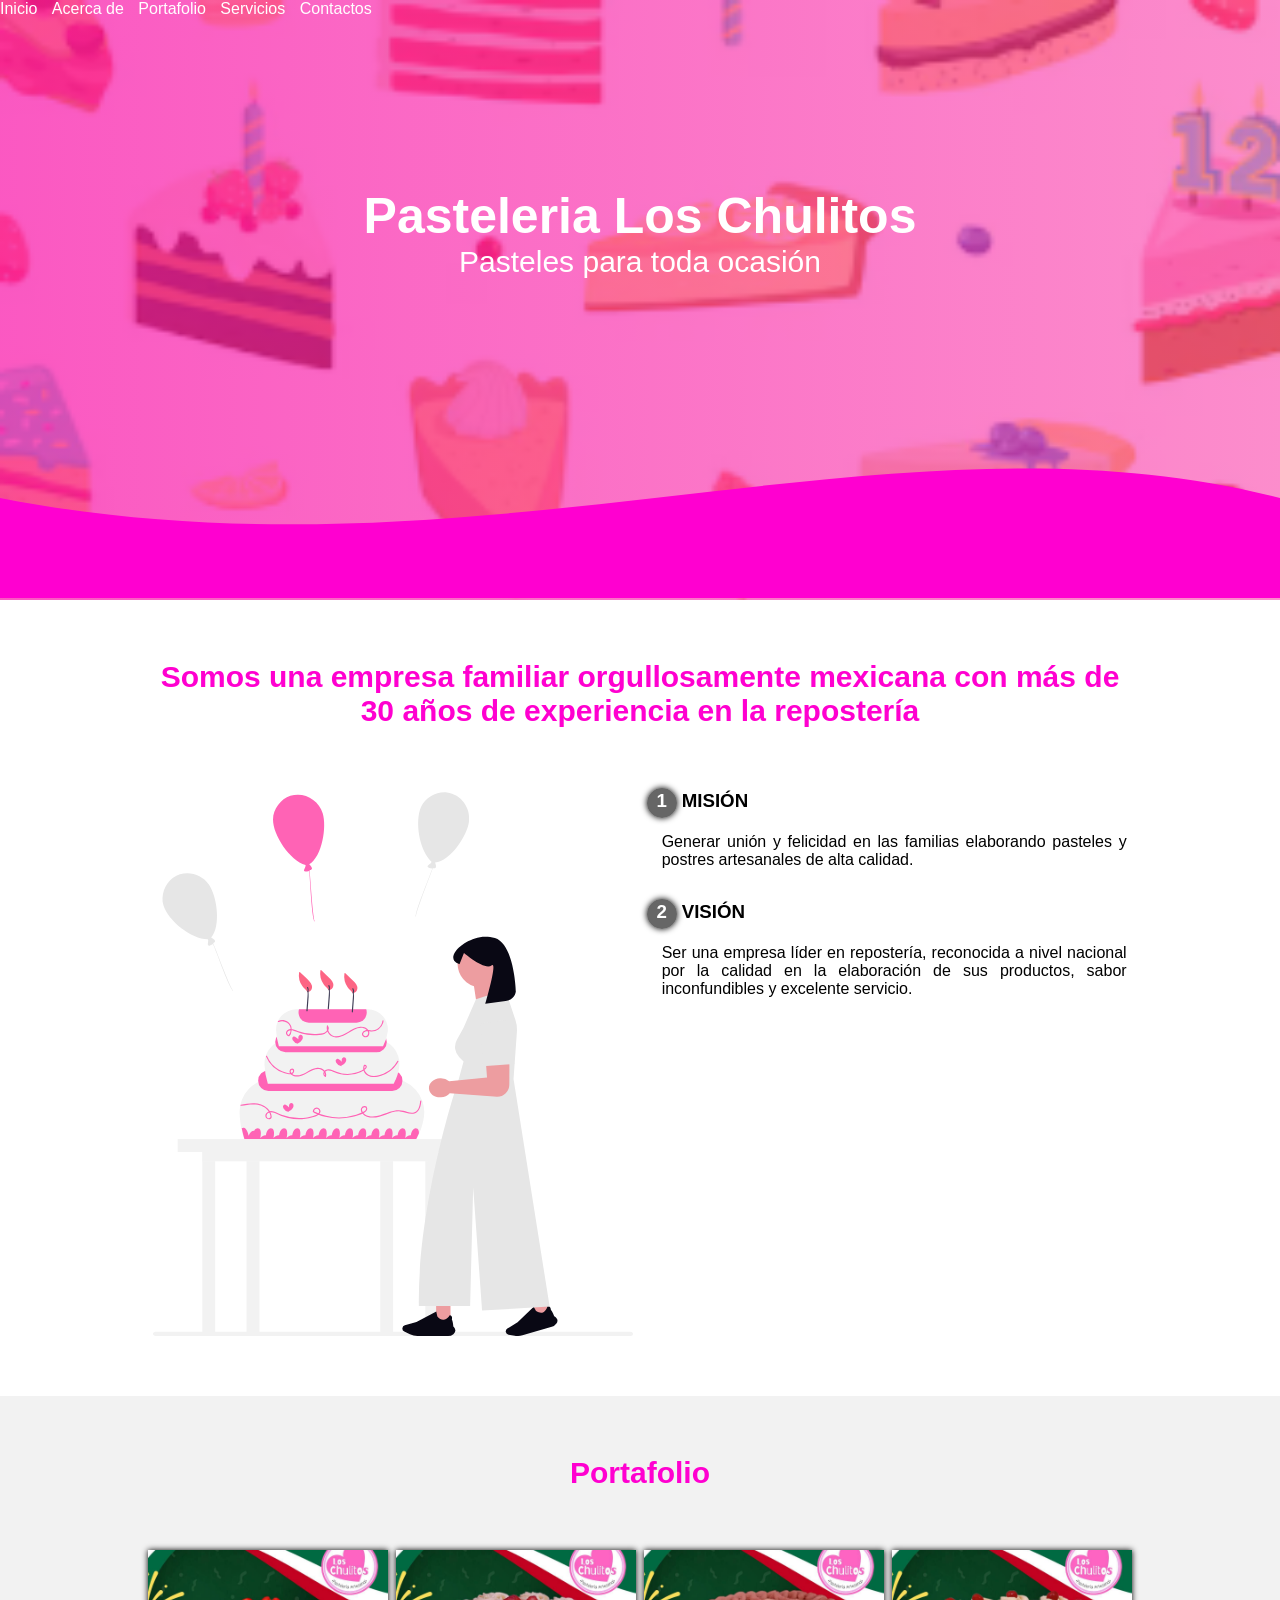
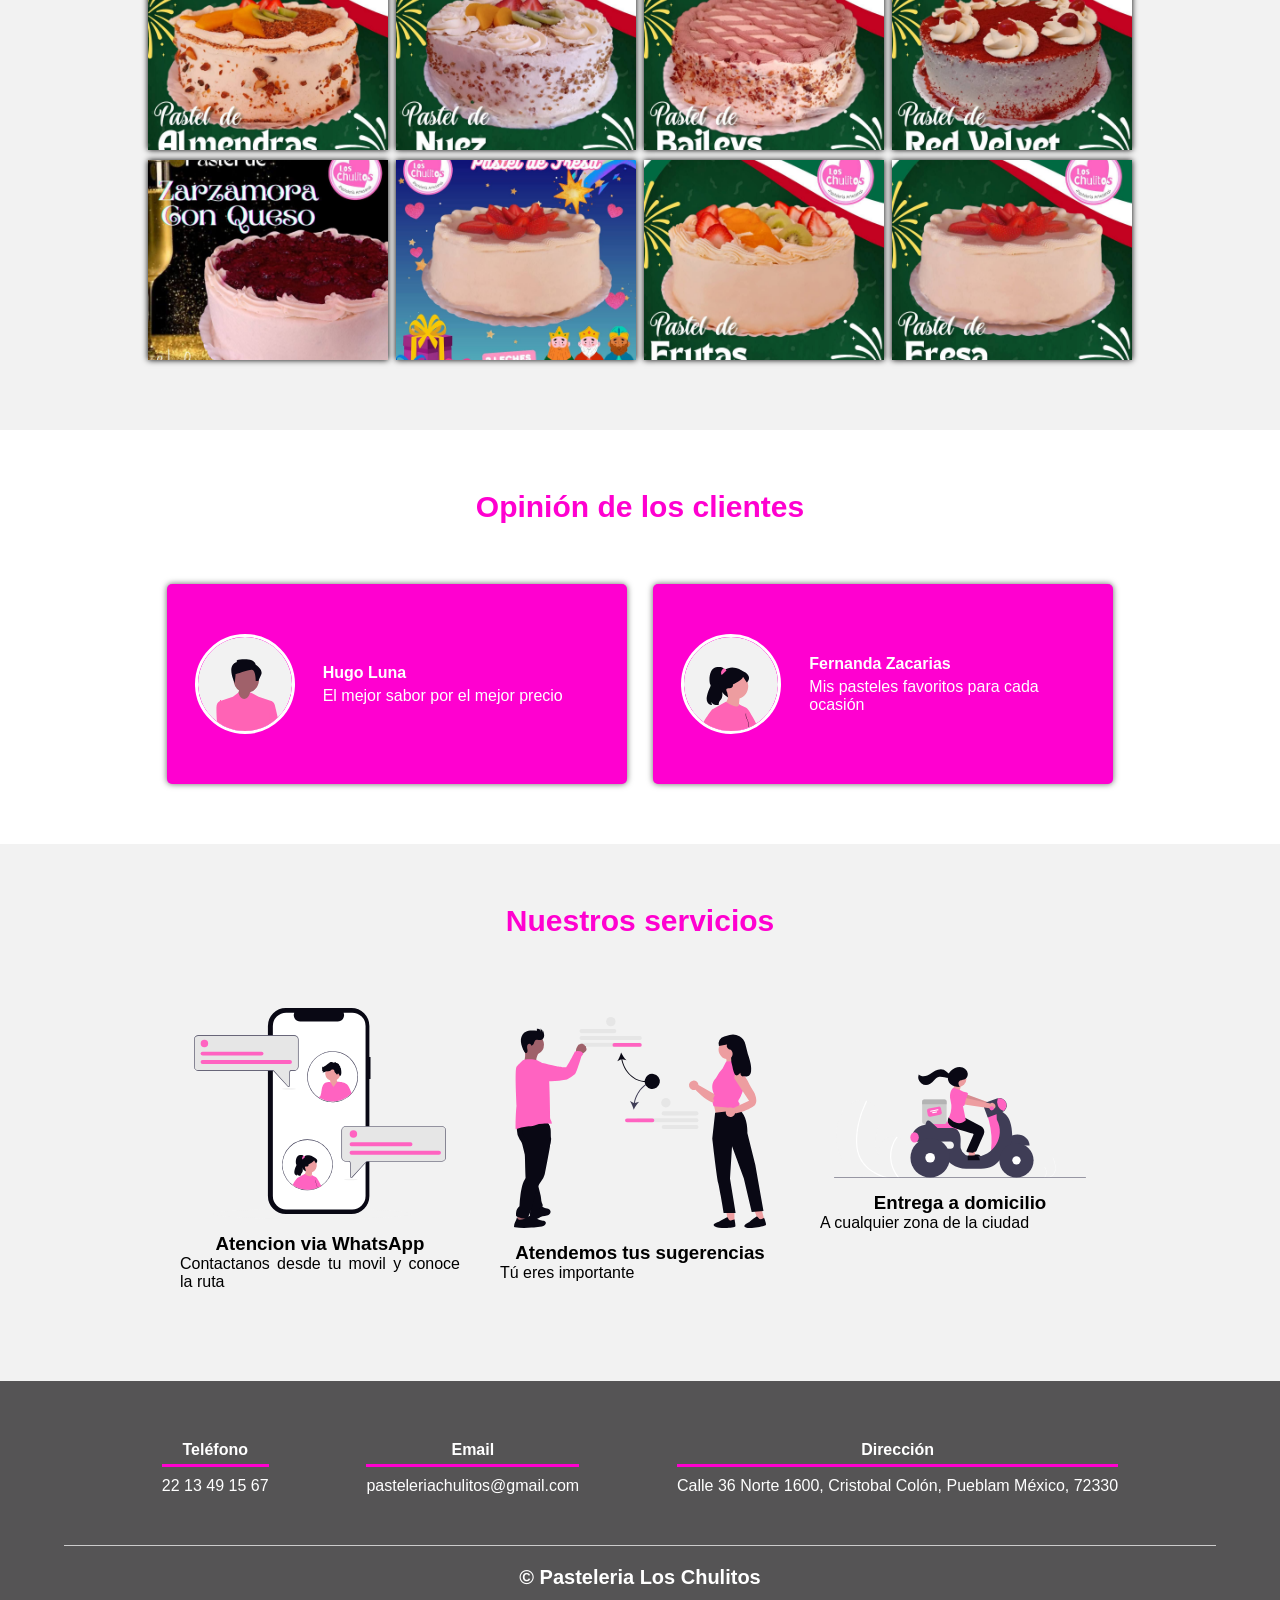
==== index.html @ b5ae57cb "Add website files (1/1)" ====
<!DOCTYPE html>
<html lang="es">
<head>
<meta charset="utf-8">
<meta name="viewport" content="width=device-width, user-scalable=no,
initial-scale=1,maximum-scale=1, minimum-scale=1">
<meta content="Nombre del Autor" name="Stephany Arias">
<meta content="Descripcion de los productos o servicios que ofree sus
empresa o negocio" name="description">
<meta content="pasteles, familiares, individuales, gourmet, gelatinas, pays, panaderia, pasteles para eventos" name="keywords">
<title>Los Chulitos</title>
<link rel="shortcut icon" href="img/pastel.png" type="image/x-icon">
<link rel="stylesheet" href="css/estilo1.css">

</head>
<!-- - Por el momento la página web tendrá header y nav - - -->
<body>
<header>
<nav>
<a href="#">Inicio</a>
<a href="#Acerca">Acerca de</a>
<a href="#porta">Portafolio</a>
<a href="#servicios">Servicios</a>
<a href="#contacto">Contactos</a>
</nav>
<section class="textos-header">
<h1>Pasteleria Los Chulitos</h1>
<h2>Pasteles para toda ocasión</h2>
</section>
<!-- Generated by https://smooth.ie/blogs/news/svg-wavey-transitions-between-sections -->
<div style="height: 150px; overflow: hidden;" >
<svg viewBox="0 0 500 150" preserveAspectRatio="none" style="height: 100%; width: 100%;">
<path d="M0.00,49.98 C187.63,143.59 349.20,-49.98 500.00,49.98 L500.00,150.00 L0.00,150.00 Z" style="stroke: none; fill: rgb(255, 0, 208);">  
</path></svg></div>
</header>

<main>

<section id= "Acerca" class="contenedor sobre-nosotros">
<h2 class="titulo">Somos una empresa familiar orgullosamente mexicana con más de 30 años de experiencia en la repostería</h2>
<div class="contenedor-sobre-nosotros">
<img class="imagen-acercade" src="img/undraw_birthday-cake_6ptm.svg" alt="">
<div class="contenido-textos">
<h3><span>1 </span>MISIÓN</h3>
<p>Generar unión y felicidad en las familias elaborando pasteles y postres artesanales de alta calidad.</p>
<h3><span>2 </span>VISIÓN</h3>
<p>Ser una empresa líder en repostería, reconocida a nivel nacional por la calidad en la elaboración de sus productos, sabor inconfundibles y excelente servicio.</p>
</div>
</div>
</section>


<section id="porta" class="portafolio">

<div class="contenedor">
<h2 class="titulo">Portafolio</h2>
<div class="galeria-port">
<div class="imagen-port">
<img src="img/pastel1.jpeg" alt="">
<div class="hover-galeria">
</div>
</div>

<div class="imagen-port">
    <img src="img/pastel2.jpeg" alt="">
    <div class="hover-galeria">
    </div>
</div>

<div class="imagen-port">
    <img src="img/pastel3.jpeg" alt="">
    <div class="hover-galeria">
    </div>
</div>

<div class="imagen-port">
    <img src="img/pastel4.jpeg" alt="">
    <div class="hover-galeria">
    </div>
</div>

<div class="imagen-port">
    <img src="img/pastel5.jpeg" alt="">
    <div class="hover-galeria">
    </div>
</div>

<div class="imagen-port">
    <img src="img/pastel6.jpeg" alt="">
    <div class="hover-galeria">
    </div>
</div>

<div class="imagen-port">
    <img src="img/pastel7.jpeg" alt="">
    <div class="hover-galeria">
    </div>
</div>

<div class="imagen-port">
    <img src="img/pastel8.jpeg" alt="">
    <div class="hover-galeria">
    </div>
</div>
</section>
</main>

<section class="clientes contenedor">
    <h2 class="titulo">Opinión de los clientes</h2>
    <div class="cards">
        <div class="card">
            <img src="img/undraw_young-man-avatar_wgbd.svg" alt="">
            <div class="contenido-texto-card">
                <h4>Hugo Luna</h4>
                <p>El mejor sabor por el mejor precio</p>
            </div>
        </div>
        <div class="card">
            <img src="img/undraw_a-woman-avatar_ifsl.svg" alt="">
            <div class="contenido-texto-card">
                <h4>Fernanda Zacarias</h4>
                <p>Mis pasteles favoritos para cada ocasión</p>
            </div>
        </div>
    </div>
</section>

<section id="servicios" class="acerca-servicios">
<div class="contenedor">
<h2 class="titulo">Nuestros servicios</h2>
<div class="servicio-cont">
<div class="servicio-ind">
<img src="img/undraw_chatting_29rn.svg" alt="">
<h3>Atencion via WhatsApp</h3>
<p>Contactanos desde tu movil y conoce la ruta</p>
</div>
<div class="servicio-ind">
<img src="img/undraw_solution-mindset_5xp7.svg" alt="">
<h3>Atendemos tus sugerencias</h3>
<p>Tú eres importante</p>
</div>
<div class="servicio-ind">
<img src="img/undraw_on-the-way_zwi3.svg" alt="">
<h3>Entrega a domicilio</h3>
<p>A cualquier zona de la ciudad</p>
</div>
</section>

<footer id="contacto">
<div class="contenedor-footer">
<div class="content-foo">
<h4>Teléfono</h4>
<p>22 13 49 15 67</p>
</div>
<div class="content-foo">
<h4>Email</h4>
<p>pasteleriachulitos@gmail.com</p>
</div>
<div class="content-foo">
<h4>Dirección</h4>
<p>Calle 36 Norte 1600, Cristobal Colón, Pueblam México, 72330</p>
</div>
</div>
<h2 class="titulo-final">&copy Pasteleria Los Chulitos</h2>
</div>
</footer>

</body>
</html>
---- css/estilo1.css ----
*{
    margin: 0;
    padding: 0;
    box-sizing: border-box; /* auto ajusta el contenido de las cajas */
}

body{
    font-family: 'Open Sans', sans-serif;
}

.contenedor{
    padding: 60px 0; /* espacio entre secciones arriba y debajo de 60 y a los lados */
    width: 90%; /*ancho*/
    max-width: 1000px;/*ancho máximo*/
    margin: auto;/*centrar todo*/
    overflow: hidden; /* si hay algo que se salga de las secciones que los esconda */
}

.titulo{
    color: rgb(255, 0, 208);
    font-size: 30px;
    text-align: center;
    margin-bottom: 60px;
}

/*header*/
header {
    width: 100%;
    height: 600px;
    background: rgb(255, 0, 208);
    background: -webkit-linear-gradient(to right, #bf0a9b, #fc3592); /* Chrome 10-25, Safari 5.1-6 */
    background: linear-gradient(to right, hsla(321, 95%, 50%, 0.671),
                hsla(326, 95%, 50%, 0.459)), url(../img/fondo.png);
    background-attachment: fixed; /*posición de la imagen es fija*/
    background-size: cover;       /*tamaño de la imagen que se escala*/
    position: relative;
}

/AREA DE NAVEGACION/
nav {
    text-align: right;
    padding: 30px 50px 0 0;
}

nav > a {
    color: #fff;
    font-weight: 300;
    text-decoration: none;
    margin-right: 10px;
}

nav > a:hover {
    text-decoration: underline;
}

/*TEXTOS DEL AREA DEL HEADER*/
header .textos-header{
    display:flex;
    height: 430px;
    width: 100%;
    align-items: center;
    justify-content: center;
    flex-direction: column;
    text-align:center;
}
.textos-header h1{
    font-size: 50px;
    color: #fff;
}
.textos-header h2{
    font-size: 30px;
    font-weight: 300;
    color:#fff;
}
.wave{
    position: absolute;
    bottom: 0;
    width: 100%;
}

/*acerca de */
.contenedor-sobre-nosotros{
    display: flex;
    justify-content: space-evenly;
}

.imagen-acercade{
    width: 48%;
}

.sobre-nosotros .contenido-textos{
    width: 48%;
}
.contenido-textos h3{
    margin-bottom: 15px;
}
.contenido-textos h3 span{
    background:  rgba(0,0,0,0.6);
    color: #fff;
    border-radius: 50%;
    display: inline-block;
    text-align: center;
    width: 30px;
    height: 30px;
    padding: 2px;
    box-shadow: 0 0 6px 0 rgba(0,0,0.5);
    margin-right: 5px;
}

.contenido-textos p{
    padding: 0px 0px 30px 15px;
    font-weight: 300;
    text-align: justify;
}
/*Galeria*/
.portafolio{
    background: #f2f2f2;
}

.galeria-port{
    display: flex;
    justify-content: space-evenly;
    flex-wrap: wrap;
}

.imagen-port{
    width: 24%;
    margin-bottom: 10px;
    height: 200px;
    overflow: relative;
    cursor: pointer;
    box-shadow: 0 0 6px 0 rgba(0,0,0.5);
}

.imagen-port > img{
    width: 100%;
    height: 100%;
    object-fit:cover;
    display: block;
}
/*tarjetas de los clientes*/
.cards{
    display: flex;
    justify-content: space-evenly;
}
.cards .card{
    background:  rgb(255, 0, 208);
    display: flex;
    width: 46%;
    height: 200px;
    align-items: center;
    justify-content: space-evenly;
    border-radius: 5px;
    box-shadow: 0 0 6px 0 rgba(0,0,0,0.6);
}
.cards .card img{
    width: 100px;
    height: 100px;
    object-fit: cover;
    border: 3px solid #fff;
    border-radius: 50%;
    display: block;
}

.cards .card > .contenido-texto-card{
    width: 60%;
    color: #fff;
}
.cards .card > .contenido-texto-card p{
    font-weight: 300;
    padding-top: 5px;
}
/*servicios*/
.acerca-servicios{
    background: #f2f2f2;
    padding-bottom: 30px;
}
.servicio-cont{
    display: flex;
    justify-content: space-evenly;
    align-items:center;
}
.servicio-ind{
    width: 28%;
    text-align: center;
}
.servicio-ind img{
    width: 90%;
}
.servicio-ind img{
    margin: 10px 0;
}

.servicio-ind p{
    font-weight: 300;
    text-align: justify;
}

/*footer*/
footer{
    background:rgb(85, 84, 85);
    padding: 60px 0 30px 0;
    margin: auto;
    overflow: hidden;
}

.contenedor-footer{
display: flex;
    width:90%;
    justify-content: space-evenly;
    margin:auto;
    padding-bottom:50px;
    border-bottom: 1px solid #ccc;
}
.content-foo{
    text-align:center;
}
.content-foo h4{
    color: #fff;
    border-bottom: 3px solid rgb(255, 0, 208);
    padding-bottom: 5px;
    margin-bottom: 10px;
}

.content-foo p{
    color: #fff;
}

.titulo-final{
    text-align:center;
    font-size: 20px;
    margin: 20px 0 0 0;
    color: #fff;
}
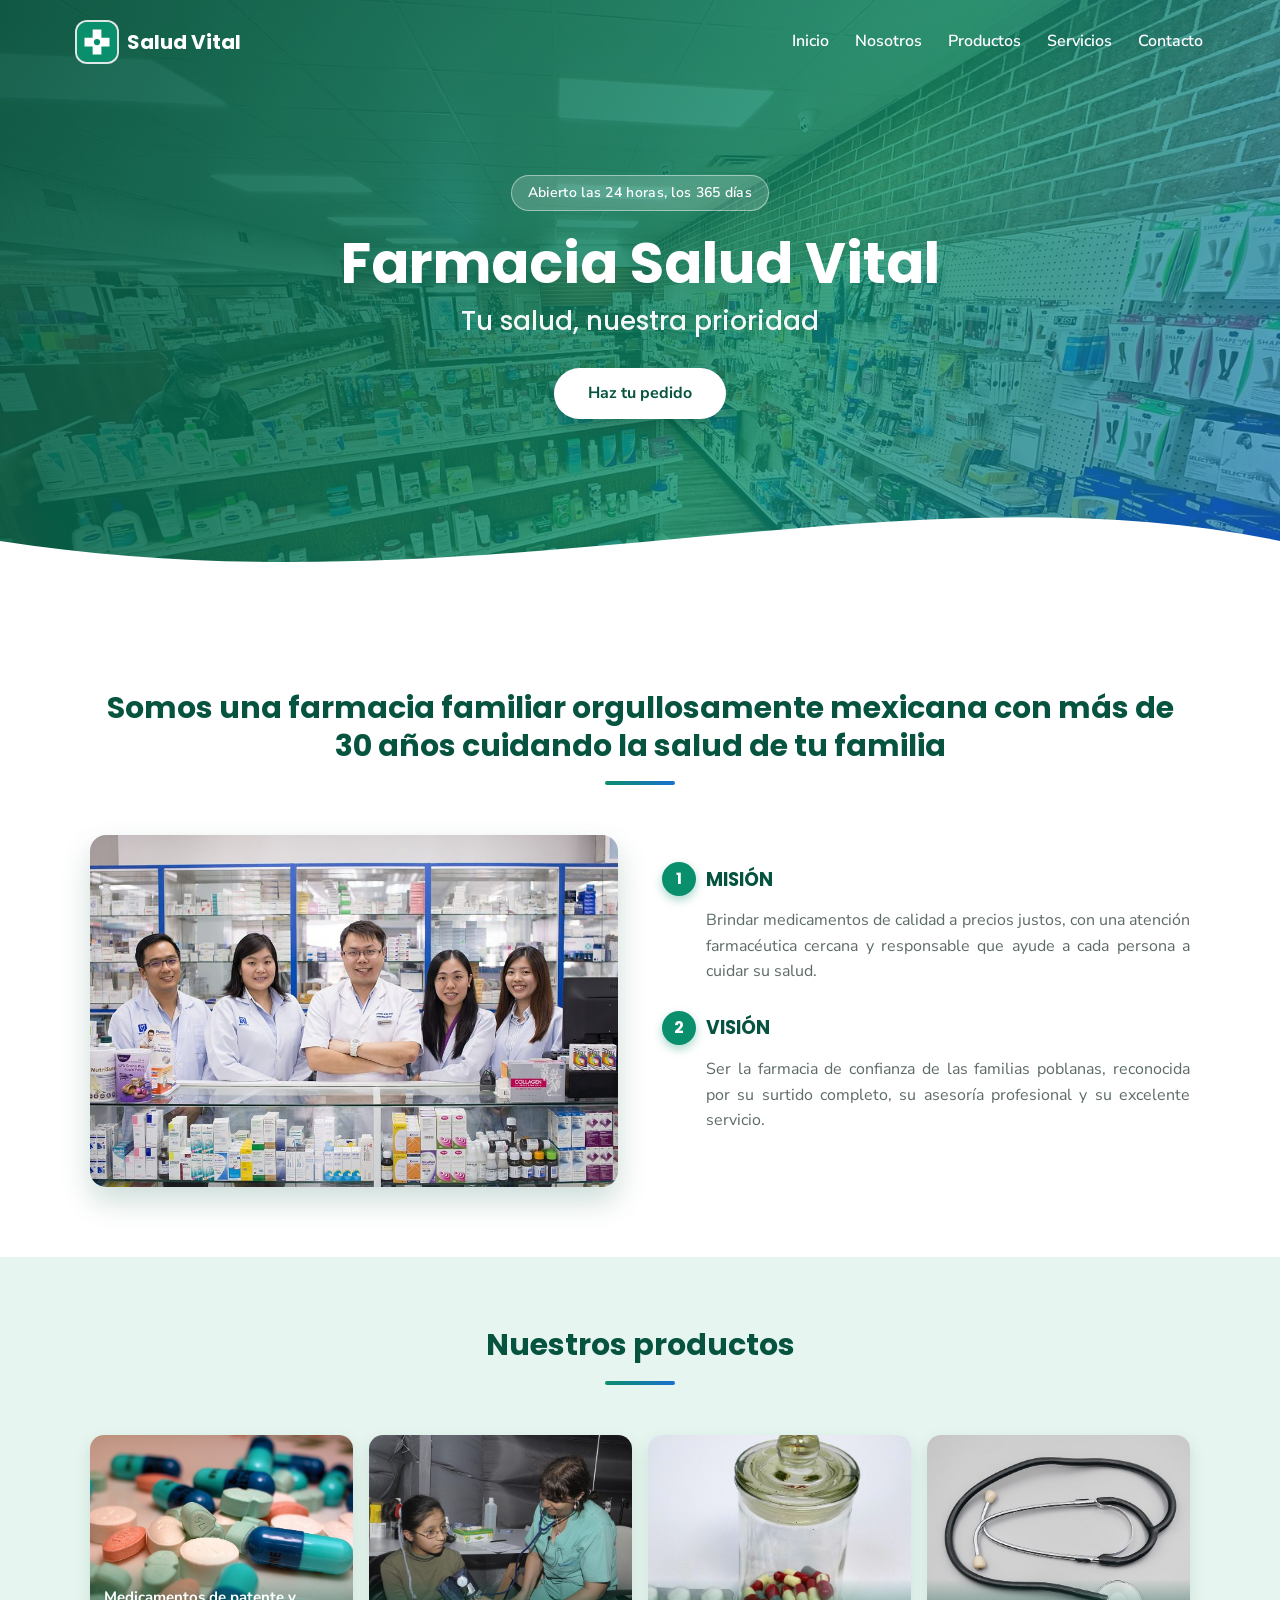
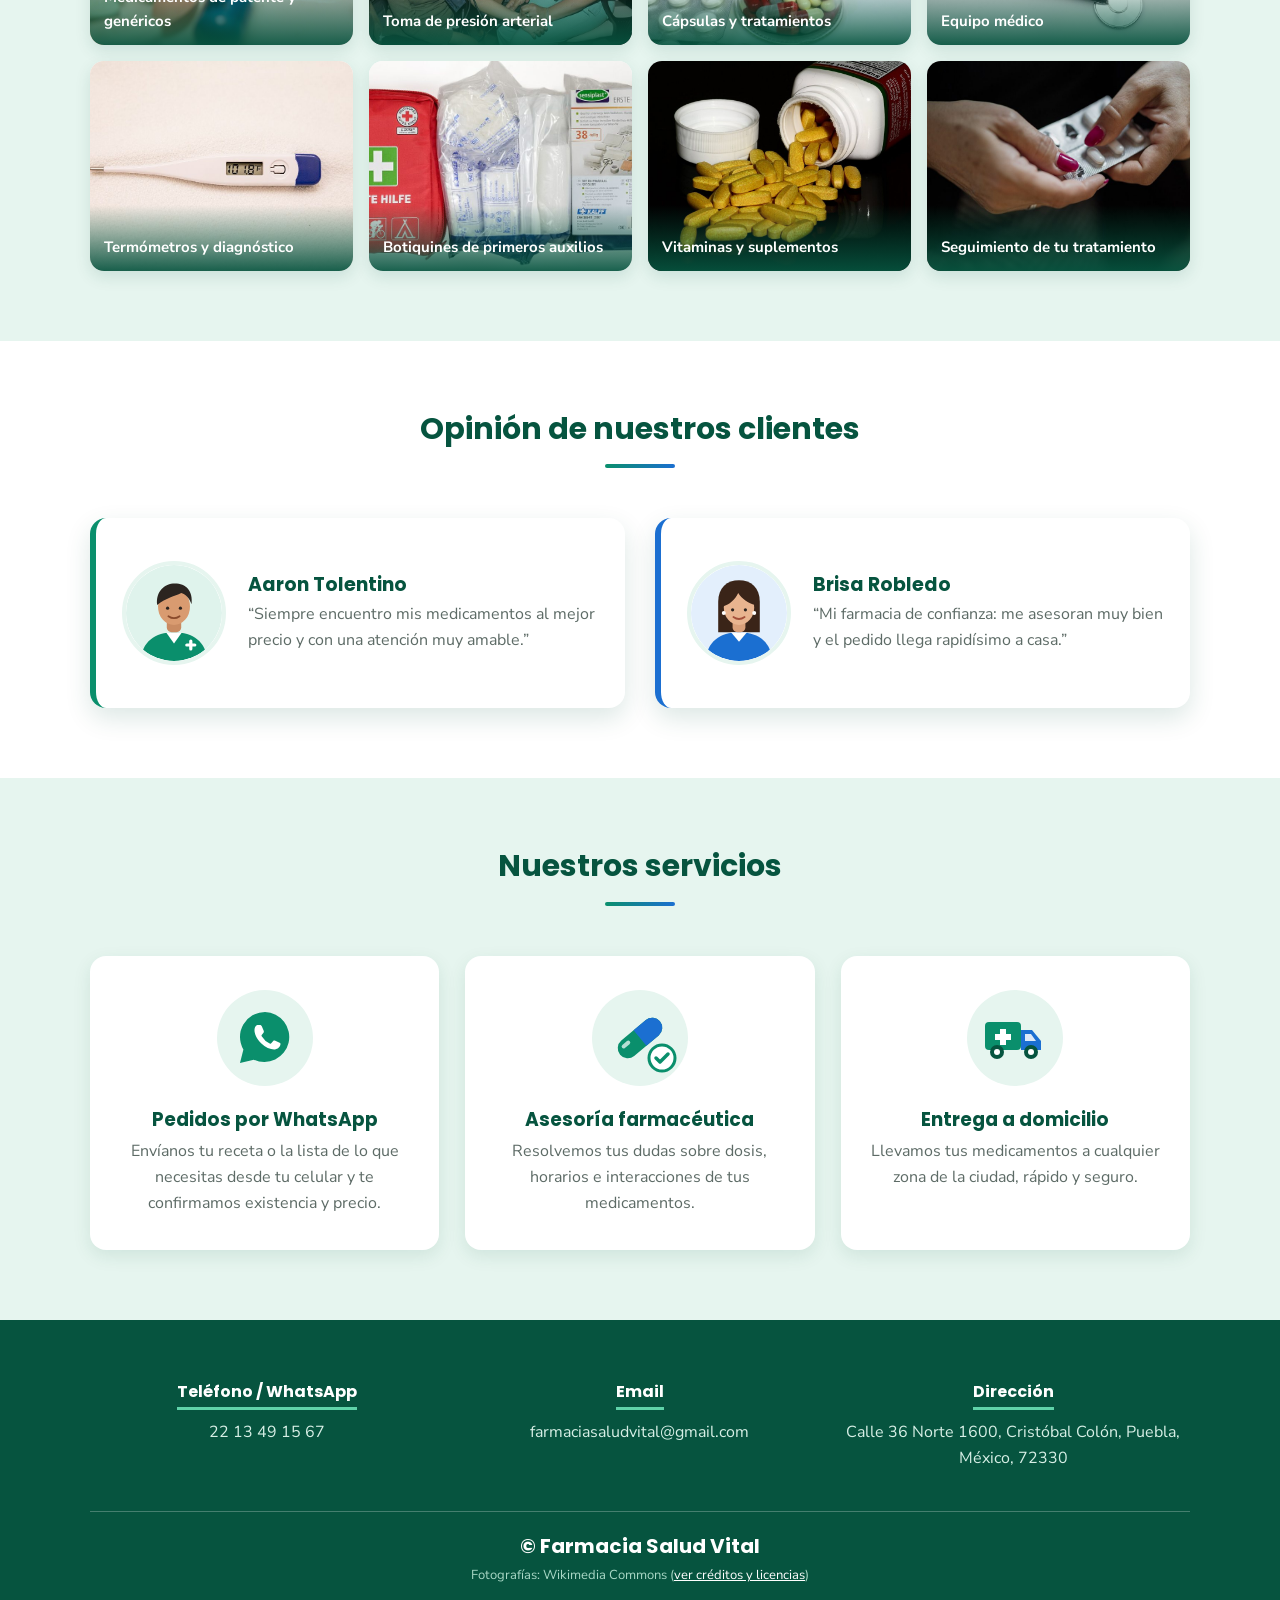
==== commit 2ab4919f: "Convertir el sitio en Farmacia Salud Vital: nuevo diseño, paleta, imágenes e íconos" ====
--- a/index.html
+++ b/index.html
@@ -1,171 +1,161 @@
-<!DOCTYPE html>
-<html lang="es">
-<head>
-<meta charset="utf-8">
-<meta name="viewport" content="width=device-width, user-scalable=no,
-initial-scale=1,maximum-scale=1, minimum-scale=1">
-<meta content="Nombre del Autor" name="Stephany Arias">
-<meta content="Descripcion de los productos o servicios que ofree sus
-empresa o negocio" name="description">
-<meta content="pasteles, familiares, individuales, gourmet, gelatinas, pays, panaderia, pasteles para eventos" name="keywords">
-<title>Los Chulitos</title>
-<link rel="shortcut icon" href="img/pastel.png" type="image/x-icon">
-<link rel="stylesheet" href="css/estilo1.css">
-
-</head>
-<!-- - Por el momento la página web tendrá header y nav - - -->
-<body>
-<header>
-<nav>
-<a href="#">Inicio</a>
-<a href="#Acerca">Acerca de</a>
-<a href="#porta">Portafolio</a>
-<a href="#servicios">Servicios</a>
-<a href="#contacto">Contactos</a>
-</nav>
-<section class="textos-header">
-<h1>Pasteleria Los Chulitos</h1>
-<h2>Pasteles para toda ocasión</h2>
-</section>
-<!-- Generated by https://smooth.ie/blogs/news/svg-wavey-transitions-between-sections -->
-<div style="height: 150px; overflow: hidden;" >
-<svg viewBox="0 0 500 150" preserveAspectRatio="none" style="height: 100%; width: 100%;">
-<path d="M0.00,49.98 C187.63,143.59 349.20,-49.98 500.00,49.98 L500.00,150.00 L0.00,150.00 Z" style="stroke: none; fill: rgb(255, 0, 208);">  
-</path></svg></div>
-</header>
-
-<main>
-
-<section id= "Acerca" class="contenedor sobre-nosotros">
-<h2 class="titulo">Somos una empresa familiar orgullosamente mexicana con más de 30 años de experiencia en la repostería</h2>
-<div class="contenedor-sobre-nosotros">
-<img class="imagen-acercade" src="img/undraw_birthday-cake_6ptm.svg" alt="">
-<div class="contenido-textos">
-<h3><span>1 </span>MISIÓN</h3>
-<p>Generar unión y felicidad en las familias elaborando pasteles y postres artesanales de alta calidad.</p>
-<h3><span>2 </span>VISIÓN</h3>
-<p>Ser una empresa líder en repostería, reconocida a nivel nacional por la calidad en la elaboración de sus productos, sabor inconfundibles y excelente servicio.</p>
-</div>
-</div>
-</section>
-
-
-<section id="porta" class="portafolio">
-
-<div class="contenedor">
-<h2 class="titulo">Portafolio</h2>
-<div class="galeria-port">
-<div class="imagen-port">
-<img src="img/pastel1.jpeg" alt="">
-<div class="hover-galeria">
-</div>
-</div>
-
-<div class="imagen-port">
-    <img src="img/pastel2.jpeg" alt="">
-    <div class="hover-galeria">
-    </div>
-</div>
-
-<div class="imagen-port">
-    <img src="img/pastel3.jpeg" alt="">
-    <div class="hover-galeria">
-    </div>
-</div>
-
-<div class="imagen-port">
-    <img src="img/pastel4.jpeg" alt="">
-    <div class="hover-galeria">
-    </div>
-</div>
-
-<div class="imagen-port">
-    <img src="img/pastel5.jpeg" alt="">
-    <div class="hover-galeria">
-    </div>
-</div>
-
-<div class="imagen-port">
-    <img src="img/pastel6.jpeg" alt="">
-    <div class="hover-galeria">
-    </div>
-</div>
-
-<div class="imagen-port">
-    <img src="img/pastel7.jpeg" alt="">
-    <div class="hover-galeria">
-    </div>
-</div>
-
-<div class="imagen-port">
-    <img src="img/pastel8.jpeg" alt="">
-    <div class="hover-galeria">
-    </div>
-</div>
-</section>
-</main>
-
-<section class="clientes contenedor">
-    <h2 class="titulo">Opinión de los clientes</h2>
-    <div class="cards">
-        <div class="card">
-            <img src="img/undraw_young-man-avatar_wgbd.svg" alt="">
-            <div class="contenido-texto-card">
-                <h4>Hugo Luna</h4>
-                <p>El mejor sabor por el mejor precio</p>
-            </div>
-        </div>
-        <div class="card">
-            <img src="img/undraw_a-woman-avatar_ifsl.svg" alt="">
-            <div class="contenido-texto-card">
-                <h4>Fernanda Zacarias</h4>
-                <p>Mis pasteles favoritos para cada ocasión</p>
-            </div>
-        </div>
-    </div>
-</section>
-
-<section id="servicios" class="acerca-servicios">
-<div class="contenedor">
-<h2 class="titulo">Nuestros servicios</h2>
-<div class="servicio-cont">
-<div class="servicio-ind">
-<img src="img/undraw_chatting_29rn.svg" alt="">
-<h3>Atencion via WhatsApp</h3>
-<p>Contactanos desde tu movil y conoce la ruta</p>
-</div>
-<div class="servicio-ind">
-<img src="img/undraw_solution-mindset_5xp7.svg" alt="">
-<h3>Atendemos tus sugerencias</h3>
-<p>Tú eres importante</p>
-</div>
-<div class="servicio-ind">
-<img src="img/undraw_on-the-way_zwi3.svg" alt="">
-<h3>Entrega a domicilio</h3>
-<p>A cualquier zona de la ciudad</p>
-</div>
-</section>
-
-<footer id="contacto">
-<div class="contenedor-footer">
-<div class="content-foo">
-<h4>Teléfono</h4>
-<p>22 13 49 15 67</p>
-</div>
-<div class="content-foo">
-<h4>Email</h4>
-<p>pasteleriachulitos@gmail.com</p>
-</div>
-<div class="content-foo">
-<h4>Dirección</h4>
-<p>Calle 36 Norte 1600, Cristobal Colón, Pueblam México, 72330</p>
-</div>
-</div>
-<h2 class="titulo-final">&copy Pasteleria Los Chulitos</h2>
-</div>
-</footer>
-
-</body>
-</html>
-
-
+<!DOCTYPE html>
+<html lang="es">
+<head>
+<meta charset="utf-8">
+<meta name="viewport" content="width=device-width, initial-scale=1">
+<meta name="author" content="Farmacia Salud Vital">
+<meta name="description" content="Farmacia Salud Vital: medicamentos, vitaminas, material de curación y atención farmacéutica en Puebla, con entrega a domicilio.">
+<meta name="keywords" content="farmacia, medicamentos, genéricos, vitaminas, botiquín, presión arterial, entrega a domicilio, Puebla">
+<title>Farmacia Salud Vital</title>
+<link rel="icon" href="img/favicon.svg" type="image/svg+xml">
+<link rel="preconnect" href="https://fonts.googleapis.com">
+<link rel="preconnect" href="https://fonts.gstatic.com" crossorigin>
+<link href="https://fonts.googleapis.com/css2?family=Nunito+Sans:wght@300;400;600;700&family=Poppins:wght@500;600;700&display=swap" rel="stylesheet">
+<link rel="stylesheet" href="css/estilo1.css">
+</head>
+<body>
+<header>
+<nav class="barra">
+<a href="#" class="marca"><img src="img/logo-cruz.svg" alt="">Salud Vital</a>
+<div class="enlaces">
+<a href="#">Inicio</a>
+<a href="#Acerca">Nosotros</a>
+<a href="#porta">Productos</a>
+<a href="#servicios">Servicios</a>
+<a href="#contacto">Contacto</a>
+</div>
+</nav>
+<section class="textos-header">
+<span class="etiqueta">Abierto las 24 horas, los 365 días</span>
+<h1>Farmacia Salud Vital</h1>
+<h2>Tu salud, nuestra prioridad</h2>
+<a class="boton" href="#contacto">Haz tu pedido</a>
+</section>
+<div class="wave">
+<svg viewBox="0 0 500 150" preserveAspectRatio="none">
+<path d="M0.00,49.98 C187.63,143.59 349.20,-49.98 500.00,49.98 L500.00,150.00 L0.00,150.00 Z"></path>
+</svg>
+</div>
+</header>
+
+<main>
+
+<section id="Acerca" class="contenedor sobre-nosotros">
+<h2 class="titulo">Somos una farmacia familiar orgullosamente mexicana con más de 30 años cuidando la salud de tu familia</h2>
+<div class="contenedor-sobre-nosotros">
+<img class="imagen-acercade" src="img/equipo-farmaceutico.jpg" alt="Equipo de farmacéuticos con bata blanca detrás del mostrador">
+<div class="contenido-textos">
+<h3><span>1</span>MISIÓN</h3>
+<p>Brindar medicamentos de calidad a precios justos, con una atención farmacéutica cercana y responsable que ayude a cada persona a cuidar su salud.</p>
+<h3><span>2</span>VISIÓN</h3>
+<p>Ser la farmacia de confianza de las familias poblanas, reconocida por su surtido completo, su asesoría profesional y su excelente servicio.</p>
+</div>
+</div>
+</section>
+
+<section id="porta" class="portafolio">
+<div class="contenedor">
+<h2 class="titulo">Nuestros productos</h2>
+<div class="galeria-port">
+<div class="imagen-port">
+<img src="img/medicamentos.jpg" alt="Tabletas y cápsulas de colores">
+<div class="hover-galeria"><p>Medicamentos de patente y genéricos</p></div>
+</div>
+<div class="imagen-port">
+<img src="img/presion-arterial.jpg" alt="Toma de presión arterial">
+<div class="hover-galeria"><p>Toma de presión arterial</p></div>
+</div>
+<div class="imagen-port">
+<img src="img/capsulas.jpg" alt="Frasco con cápsulas y blísteres">
+<div class="hover-galeria"><p>Cápsulas y tratamientos</p></div>
+</div>
+<div class="imagen-port">
+<img src="img/estetoscopio.jpg" alt="Estetoscopio">
+<div class="hover-galeria"><p>Equipo médico</p></div>
+</div>
+<div class="imagen-port">
+<img src="img/termometro.jpg" alt="Termómetro digital">
+<div class="hover-galeria"><p>Termómetros y diagnóstico</p></div>
+</div>
+<div class="imagen-port">
+<img src="img/botiquin.jpg" alt="Botiquín de primeros auxilios">
+<div class="hover-galeria"><p>Botiquines de primeros auxilios</p></div>
+</div>
+<div class="imagen-port">
+<img src="img/vitaminas.jpg" alt="Tabletas de vitaminas">
+<div class="hover-galeria"><p>Vitaminas y suplementos</p></div>
+</div>
+<div class="imagen-port">
+<img src="img/tratamiento.jpg" alt="Manos sosteniendo un blíster de pastillas">
+<div class="hover-galeria"><p>Seguimiento de tu tratamiento</p></div>
+</div>
+</div>
+</div>
+</section>
+
+<section class="clientes contenedor">
+<h2 class="titulo">Opinión de nuestros clientes</h2>
+<div class="cards">
+<div class="card">
+<img src="img/avatar-hombre.svg" alt="">
+<div class="contenido-texto-card">
+<h4>Aaron Tolentino</h4>
+<p>Siempre encuentro mis medicamentos al mejor precio y con una atención muy amable.</p>
+</div>
+</div>
+<div class="card">
+<img src="img/avatar-mujer.svg" alt="">
+<div class="contenido-texto-card">
+<h4>Brisa Robledo</h4>
+<p>Mi farmacia de confianza: me asesoran muy bien y el pedido llega rapidísimo a casa.</p>
+</div>
+</div>
+</div>
+</section>
+
+<section id="servicios" class="acerca-servicios">
+<div class="contenedor">
+<h2 class="titulo">Nuestros servicios</h2>
+<div class="servicio-cont">
+<div class="servicio-ind">
+<img src="img/icono-whatsapp.svg" alt="">
+<h3>Pedidos por WhatsApp</h3>
+<p>Envíanos tu receta o la lista de lo que necesitas desde tu celular y te confirmamos existencia y precio.</p>
+</div>
+<div class="servicio-ind">
+<img src="img/icono-asesoria.svg" alt="">
+<h3>Asesoría farmacéutica</h3>
+<p>Resolvemos tus dudas sobre dosis, horarios e interacciones de tus medicamentos.</p>
+</div>
+<div class="servicio-ind">
+<img src="img/icono-domicilio.svg" alt="">
+<h3>Entrega a domicilio</h3>
+<p>Llevamos tus medicamentos a cualquier zona de la ciudad, rápido y seguro.</p>
+</div>
+</div>
+</div>
+</section>
+
+</main>
+
+<footer id="contacto">
+<div class="contenedor-footer">
+<div class="content-foo">
+<h4>Teléfono / WhatsApp</h4>
+<p>22 13 49 15 67</p>
+</div>
+<div class="content-foo">
+<h4>Email</h4>
+<p>farmaciasaludvital@gmail.com</p>
+</div>
+<div class="content-foo">
+<h4>Dirección</h4>
+<p>Calle 36 Norte 1600, Cristóbal Colón, Puebla, México, 72330</p>
+</div>
+</div>
+<h2 class="titulo-final">&copy; Farmacia Salud Vital</h2>
+<p class="creditos">Fotografías: Wikimedia Commons (<a href="creditos.html">ver créditos y licencias</a>)</p>
+</footer>
+
+</body>
+</html>
--- a/css/estilo1.css
+++ b/css/estilo1.css
@@ -1,238 +1,349 @@
-*{
-    margin: 0;
-    padding: 0;
-    box-sizing: border-box; /* auto ajusta el contenido de las cajas */
-}
-
-body{
-    font-family: 'Open Sans', sans-serif;
-}
-
-.contenedor{
-    padding: 60px 0; /* espacio entre secciones arriba y debajo de 60 y a los lados */
-    width: 90%; /*ancho*/
-    max-width: 1000px;/*ancho máximo*/
-    margin: auto;/*centrar todo*/
-    overflow: hidden; /* si hay algo que se salga de las secciones que los esconda */
-}
-
-.titulo{
-    color: rgb(255, 0, 208);
-    font-size: 30px;
-    text-align: center;
-    margin-bottom: 60px;
-}
-
-/*header*/
-header {
-    width: 100%;
-    height: 600px;
-    background: rgb(255, 0, 208);
-    background: -webkit-linear-gradient(to right, #bf0a9b, #fc3592); /* Chrome 10-25, Safari 5.1-6 */
-    background: linear-gradient(to right, hsla(321, 95%, 50%, 0.671),
-                hsla(326, 95%, 50%, 0.459)), url(../img/fondo.png);
-    background-attachment: fixed; /*posición de la imagen es fija*/
-    background-size: cover;       /*tamaño de la imagen que se escala*/
-    position: relative;
-}
-
-/AREA DE NAVEGACION/
-nav {
-    text-align: right;
-    padding: 30px 50px 0 0;
-}
-
-nav > a {
-    color: #fff;
-    font-weight: 300;
-    text-decoration: none;
-    margin-right: 10px;
-}
-
-nav > a:hover {
-    text-decoration: underline;
-}
-
-/*TEXTOS DEL AREA DEL HEADER*/
-header .textos-header{
-    display:flex;
-    height: 430px;
-    width: 100%;
-    align-items: center;
-    justify-content: center;
-    flex-direction: column;
-    text-align:center;
-}
-.textos-header h1{
-    font-size: 50px;
-    color: #fff;
-}
-.textos-header h2{
-    font-size: 30px;
-    font-weight: 300;
-    color:#fff;
-}
-.wave{
-    position: absolute;
-    bottom: 0;
-    width: 100%;
-}
-
-/*acerca de */
-.contenedor-sobre-nosotros{
-    display: flex;
-    justify-content: space-evenly;
-}
-
-.imagen-acercade{
-    width: 48%;
-}
-
-.sobre-nosotros .contenido-textos{
-    width: 48%;
-}
-.contenido-textos h3{
-    margin-bottom: 15px;
-}
-.contenido-textos h3 span{
-    background:  rgba(0,0,0,0.6);
-    color: #fff;
-    border-radius: 50%;
-    display: inline-block;
-    text-align: center;
-    width: 30px;
-    height: 30px;
-    padding: 2px;
-    box-shadow: 0 0 6px 0 rgba(0,0,0.5);
-    margin-right: 5px;
-}
-
-.contenido-textos p{
-    padding: 0px 0px 30px 15px;
-    font-weight: 300;
-    text-align: justify;
-}
-/*Galeria*/
-.portafolio{
-    background: #f2f2f2;
-}
-
-.galeria-port{
-    display: flex;
-    justify-content: space-evenly;
-    flex-wrap: wrap;
-}
-
-.imagen-port{
-    width: 24%;
-    margin-bottom: 10px;
-    height: 200px;
-    overflow: relative;
-    cursor: pointer;
-    box-shadow: 0 0 6px 0 rgba(0,0,0.5);
-}
-
-.imagen-port > img{
-    width: 100%;
-    height: 100%;
-    object-fit:cover;
-    display: block;
-}
-/*tarjetas de los clientes*/
-.cards{
-    display: flex;
-    justify-content: space-evenly;
-}
-.cards .card{
-    background:  rgb(255, 0, 208);
-    display: flex;
-    width: 46%;
-    height: 200px;
-    align-items: center;
-    justify-content: space-evenly;
-    border-radius: 5px;
-    box-shadow: 0 0 6px 0 rgba(0,0,0,0.6);
-}
-.cards .card img{
-    width: 100px;
-    height: 100px;
-    object-fit: cover;
-    border: 3px solid #fff;
-    border-radius: 50%;
-    display: block;
-}
-
-.cards .card > .contenido-texto-card{
-    width: 60%;
-    color: #fff;
-}
-.cards .card > .contenido-texto-card p{
-    font-weight: 300;
-    padding-top: 5px;
-}
-/*servicios*/
-.acerca-servicios{
-    background: #f2f2f2;
-    padding-bottom: 30px;
-}
-.servicio-cont{
-    display: flex;
-    justify-content: space-evenly;
-    align-items:center;
-}
-.servicio-ind{
-    width: 28%;
-    text-align: center;
-}
-.servicio-ind img{
-    width: 90%;
-}
-.servicio-ind img{
-    margin: 10px 0;
-}
-
-.servicio-ind p{
-    font-weight: 300;
-    text-align: justify;
-}
-
-/*footer*/
-footer{
-    background:rgb(85, 84, 85);
-    padding: 60px 0 30px 0;
-    margin: auto;
-    overflow: hidden;
-}
-
-.contenedor-footer{
-display: flex;
-    width:90%;
-    justify-content: space-evenly;
-    margin:auto;
-    padding-bottom:50px;
-    border-bottom: 1px solid #ccc;
-}
-.content-foo{
-    text-align:center;
-}
-.content-foo h4{
-    color: #fff;
-    border-bottom: 3px solid rgb(255, 0, 208);
-    padding-bottom: 5px;
-    margin-bottom: 10px;
-}
-
-.content-foo p{
-    color: #fff;
-}
-
-.titulo-final{
-    text-align:center;
-    font-size: 20px;
-    margin: 20px 0 0 0;
-    color: #fff;
-}
-
-
-
-
+/* Paleta Farmacia Salud Vital */
+:root{
+    --verde: #0a8f6c;        /* color principal */
+    --verde-oscuro: #06543f;
+    --menta: #e6f5ef;        /* fondos suaves */
+    --azul: #1b6fd1;         /* acento */
+    --texto: #23302c;
+    --gris: #5d6b66;
+}
+
+*{
+    margin: 0;
+    padding: 0;
+    box-sizing: border-box;
+}
+
+html{ scroll-behavior: smooth; }
+
+body{
+    font-family: 'Nunito Sans', 'Segoe UI', Arial, sans-serif;
+    color: var(--texto);
+    line-height: 1.6;
+}
+
+h1, h2, h3, h4{ font-family: 'Poppins', 'Segoe UI', Arial, sans-serif; line-height: 1.25; }
+
+.contenedor{
+    padding: 70px 0;
+    width: 90%;
+    max-width: 1100px;
+    margin: auto;
+}
+
+.titulo{
+    color: var(--verde-oscuro);
+    font-size: 30px;
+    text-align: center;
+    margin-bottom: 50px;
+}
+.titulo::after{
+    content: "";
+    display: block;
+    width: 70px;
+    height: 4px;
+    margin: 16px auto 0;
+    border-radius: 4px;
+    background: linear-gradient(to right, var(--verde), var(--azul));
+}
+
+/* HEADER */
+header{
+    width: 100%;
+    min-height: 620px;
+    background: linear-gradient(120deg, rgba(6, 84, 63, 0.92), rgba(10, 143, 108, 0.78) 55%, rgba(27, 111, 209, 0.65)),
+                url(../img/farmacia-interior.jpg);
+    background-attachment: fixed;
+    background-size: cover;
+    background-position: center;
+    position: relative;
+    display: flex;
+    flex-direction: column;
+}
+
+/* AREA DE NAVEGACION */
+.barra{
+    display: flex;
+    align-items: center;
+    justify-content: space-between;
+    padding: 22px 6%;
+}
+.marca{
+    display: flex;
+    align-items: center;
+    gap: 10px;
+    color: #fff;
+    font-family: 'Poppins', sans-serif;
+    font-weight: 700;
+    font-size: 20px;
+    text-decoration: none;
+}
+.marca img{
+    width: 40px;
+    height: 40px;
+    border-radius: 10px;
+    box-shadow: 0 0 0 2px rgba(255,255,255,0.85);
+}
+.enlaces a{
+    color: #fff;
+    font-weight: 600;
+    text-decoration: none;
+    margin-left: 22px;
+    padding-bottom: 4px;
+    border-bottom: 2px solid transparent;
+    transition: border-color .2s;
+}
+.enlaces a:hover{ border-bottom-color: #fff; }
+
+/* TEXTOS DEL HEADER */
+header .textos-header{
+    flex: 1;
+    display: flex;
+    align-items: center;
+    justify-content: center;
+    flex-direction: column;
+    text-align: center;
+    padding: 40px 20px 150px;
+    color: #fff;
+}
+.etiqueta{
+    background: rgba(255,255,255,0.18);
+    border: 1px solid rgba(255,255,255,0.45);
+    padding: 6px 16px;
+    border-radius: 30px;
+    font-size: 14px;
+    font-weight: 600;
+    letter-spacing: .3px;
+    margin-bottom: 18px;
+}
+.textos-header h1{
+    font-size: 56px;
+    margin-bottom: 6px;
+}
+.textos-header h2{
+    font-size: 26px;
+    font-weight: 500;
+    opacity: .95;
+}
+.boton{
+    display: inline-block;
+    margin-top: 30px;
+    background: #fff;
+    color: var(--verde-oscuro);
+    font-weight: 700;
+    text-decoration: none;
+    padding: 13px 34px;
+    border-radius: 40px;
+    box-shadow: 0 8px 20px rgba(0,0,0,0.18);
+    transition: transform .2s, box-shadow .2s;
+}
+.boton:hover{ transform: translateY(-2px); box-shadow: 0 12px 26px rgba(0,0,0,0.25); }
+
+.wave{
+    position: absolute;
+    bottom: -1px;
+    left: 0;
+    width: 100%;
+    height: 120px;
+    overflow: hidden;
+}
+.wave svg{ width: 100%; height: 100%; display: block; }
+.wave path{ fill: #fff; stroke: none; }
+
+/* ACERCA DE */
+.contenedor-sobre-nosotros{
+    display: flex;
+    justify-content: space-between;
+    align-items: center;
+    gap: 40px;
+}
+.imagen-acercade{
+    width: 48%;
+    border-radius: 16px;
+    box-shadow: 0 14px 30px rgba(6, 84, 63, 0.2);
+    display: block;
+}
+.sobre-nosotros .contenido-textos{ width: 48%; }
+.contenido-textos h3{
+    margin-bottom: 12px;
+    color: var(--verde-oscuro);
+    display: flex;
+    align-items: center;
+}
+.contenido-textos h3 span{
+    background: var(--verde);
+    color: #fff;
+    border-radius: 50%;
+    display: inline-flex;
+    align-items: center;
+    justify-content: center;
+    width: 34px;
+    height: 34px;
+    font-size: 16px;
+    margin-right: 10px;
+    box-shadow: 0 4px 10px rgba(10, 143, 108, 0.35);
+}
+.contenido-textos p{
+    padding: 0 0 26px 44px;
+    color: var(--gris);
+    text-align: justify;
+}
+
+/* GALERIA DE PRODUCTOS */
+.portafolio{ background: var(--menta); }
+
+.galeria-port{
+    display: grid;
+    grid-template-columns: repeat(4, 1fr);
+    gap: 16px;
+}
+.imagen-port{
+    position: relative;
+    height: 210px;
+    overflow: hidden;
+    border-radius: 14px;
+    cursor: pointer;
+    background: #fff;
+    box-shadow: 0 6px 16px rgba(6, 84, 63, 0.12);
+}
+.imagen-port > img{
+    width: 100%;
+    height: 100%;
+    object-fit: cover;
+    display: block;
+    transition: transform .35s;
+}
+.hover-galeria{
+    position: absolute;
+    inset: auto 0 0 0;
+    padding: 30px 14px 12px;
+    background: linear-gradient(to top, rgba(6, 84, 63, 0.92), rgba(6, 84, 63, 0));
+    color: #fff;
+    font-weight: 700;
+    font-size: 15px;
+}
+.imagen-port:hover > img{ transform: scale(1.07); }
+
+/* TARJETAS DE CLIENTES */
+.cards{
+    display: flex;
+    justify-content: space-between;
+    gap: 30px;
+}
+.cards .card{
+    background: #fff;
+    display: flex;
+    flex: 1;
+    min-height: 190px;
+    align-items: center;
+    gap: 22px;
+    padding: 26px;
+    border-radius: 16px;
+    border-left: 6px solid var(--verde);
+    box-shadow: 0 10px 26px rgba(6, 84, 63, 0.14);
+}
+.cards .card:nth-child(2){ border-left-color: var(--azul); }
+.cards .card img{
+    width: 104px;
+    height: 104px;
+    flex-shrink: 0;
+    border-radius: 50%;
+    border: 4px solid var(--menta);
+    display: block;
+}
+.cards .card > .contenido-texto-card h4{
+    color: var(--verde-oscuro);
+    font-size: 19px;
+}
+.cards .card > .contenido-texto-card p{
+    color: var(--gris);
+    padding-top: 6px;
+}
+.cards .card > .contenido-texto-card p::before{ content: "“"; }
+.cards .card > .contenido-texto-card p::after{ content: "”"; }
+
+/* SERVICIOS */
+.acerca-servicios{ background: var(--menta); }
+.servicio-cont{
+    display: flex;
+    justify-content: space-between;
+    gap: 26px;
+}
+.servicio-ind{
+    flex: 1;
+    text-align: center;
+    background: #fff;
+    border-radius: 16px;
+    padding: 34px 26px;
+    box-shadow: 0 6px 18px rgba(6, 84, 63, 0.1);
+    transition: transform .2s;
+}
+.servicio-ind:hover{ transform: translateY(-4px); }
+.servicio-ind img{
+    width: 96px;
+    margin-bottom: 14px;
+}
+.servicio-ind h3{
+    color: var(--verde-oscuro);
+    margin-bottom: 8px;
+}
+.servicio-ind p{ color: var(--gris); }
+
+/* FOOTER */
+footer{
+    background: var(--verde-oscuro);
+    padding: 60px 0 26px;
+    overflow: hidden;
+}
+.contenedor-footer{
+    display: flex;
+    width: 90%;
+    max-width: 1100px;
+    justify-content: space-between;
+    gap: 20px;
+    margin: auto;
+    padding-bottom: 40px;
+    border-bottom: 1px solid rgba(255,255,255,0.25);
+}
+.content-foo{ text-align: center; flex: 1; }
+.content-foo h4{
+    color: #fff;
+    display: inline-block;
+    border-bottom: 3px solid #5fd3a9;
+    padding-bottom: 5px;
+    margin-bottom: 10px;
+}
+.content-foo p{ color: #d7efe6; }
+.titulo-final{
+    text-align: center;
+    font-size: 20px;
+    margin: 22px 0 6px;
+    color: #fff;
+}
+.creditos{
+    text-align: center;
+    font-size: 13px;
+    color: #a9d8c6;
+}
+.creditos a{ color: #fff; }
+
+/* RESPONSIVO */
+@media (max-width: 900px){
+    .galeria-port{ grid-template-columns: repeat(2, 1fr); }
+    .contenedor-sobre-nosotros, .cards, .servicio-cont, .contenedor-footer{ flex-direction: column; }
+    .imagen-acercade, .sobre-nosotros .contenido-textos{ width: 100%; }
+    header{ background-attachment: scroll; }
+}
+@media (max-width: 600px){
+    .barra{ flex-direction: column; gap: 12px; }
+    .enlaces{ display: flex; flex-wrap: wrap; justify-content: center; }
+    .enlaces a{ margin: 0 9px; }
+    .textos-header h1{ font-size: 38px; }
+    .textos-header h2{ font-size: 20px; }
+    .titulo{ font-size: 24px; }
+    .cards .card{ flex-direction: column; text-align: center; border-left: none; border-top: 6px solid var(--verde); }
+    .cards .card:nth-child(2){ border-top-color: var(--azul); }
+}
+@media (max-width: 600px){
+    .contenido-textos p{ text-align: left; padding-left: 0; }
+}
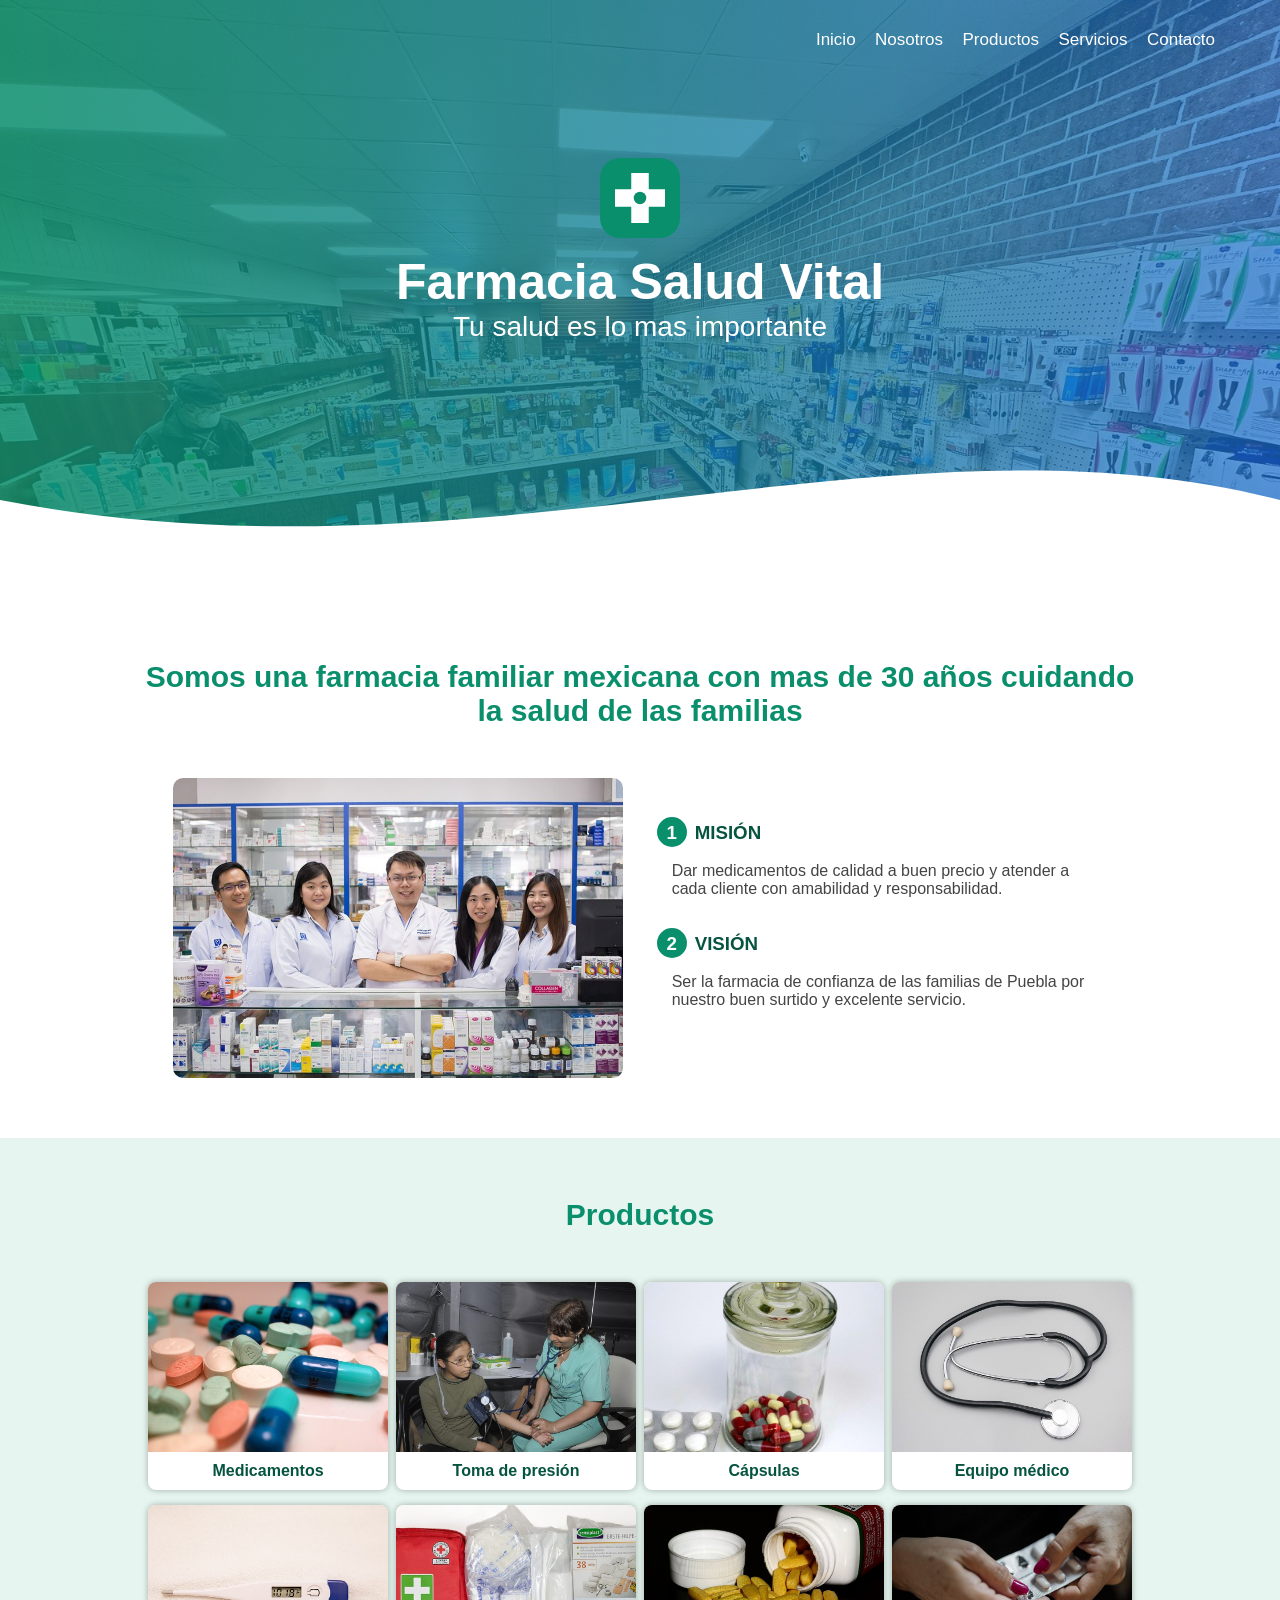
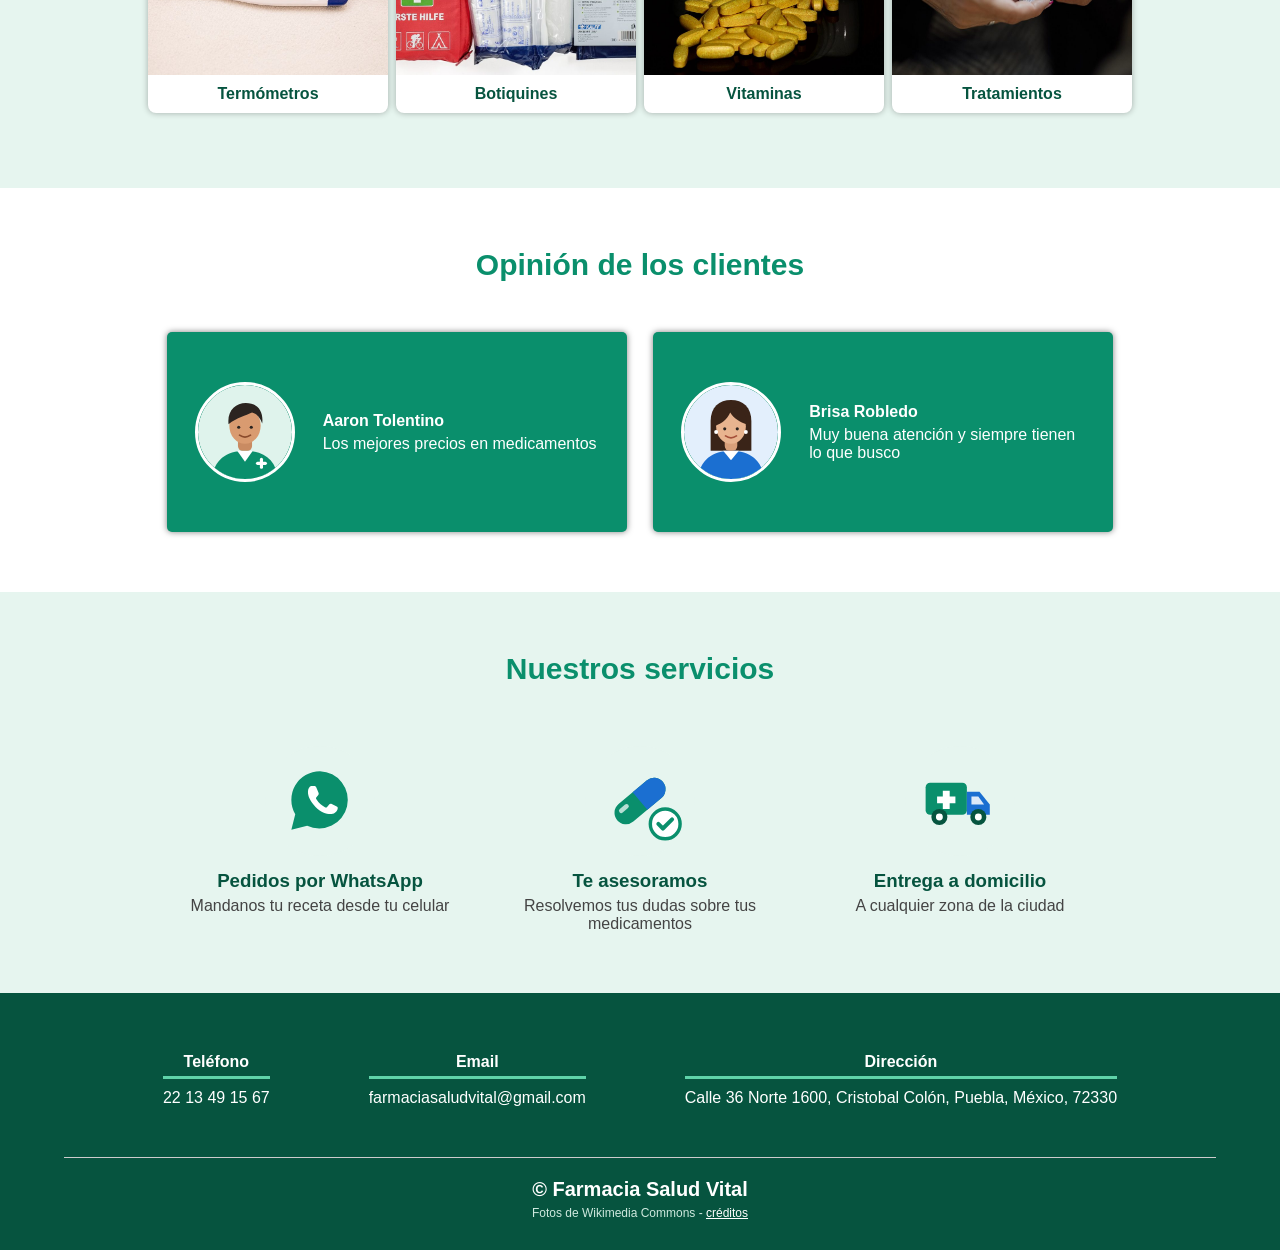
==== commit ce767ea5: "Simplificar el codigo de la farmacia" ====
--- a/index.html
+++ b/index.html
@@ -4,36 +4,32 @@
 <meta charset="utf-8">
 <meta name="viewport" content="width=device-width, initial-scale=1">
 <meta name="author" content="Farmacia Salud Vital">
-<meta name="description" content="Farmacia Salud Vital: medicamentos, vitaminas, material de curación y atención farmacéutica en Puebla, con entrega a domicilio.">
-<meta name="keywords" content="farmacia, medicamentos, genéricos, vitaminas, botiquín, presión arterial, entrega a domicilio, Puebla">
+<meta name="description" content="Farmacia con medicamentos, vitaminas y entrega a domicilio en Puebla">
+<meta name="keywords" content="farmacia, medicamentos, genericos, vitaminas, botiquin, presion, entrega a domicilio">
 <title>Farmacia Salud Vital</title>
-<link rel="icon" href="img/favicon.svg" type="image/svg+xml">
-<link rel="preconnect" href="https://fonts.googleapis.com">
-<link rel="preconnect" href="https://fonts.gstatic.com" crossorigin>
-<link href="https://fonts.googleapis.com/css2?family=Nunito+Sans:wght@300;400;600;700&family=Poppins:wght@500;600;700&display=swap" rel="stylesheet">
+<link rel="shortcut icon" href="img/favicon.svg">
 <link rel="stylesheet" href="css/estilo1.css">
 </head>
+<!-- pagina de la farmacia: header, nav, secciones y footer -->
 <body>
+
 <header>
-<nav class="barra">
-<a href="#" class="marca"><img src="img/logo-cruz.svg" alt="">Salud Vital</a>
-<div class="enlaces">
+<nav>
 <a href="#">Inicio</a>
 <a href="#Acerca">Nosotros</a>
 <a href="#porta">Productos</a>
 <a href="#servicios">Servicios</a>
 <a href="#contacto">Contacto</a>
-</div>
 </nav>
 <section class="textos-header">
-<span class="etiqueta">Abierto las 24 horas, los 365 días</span>
+<img class="logo" src="img/logo-cruz.svg" alt="logo">
 <h1>Farmacia Salud Vital</h1>
-<h2>Tu salud, nuestra prioridad</h2>
-<a class="boton" href="#contacto">Haz tu pedido</a>
+<h2>Tu salud es lo mas importante</h2>
 </section>
-<div class="wave">
-<svg viewBox="0 0 500 150" preserveAspectRatio="none">
-<path d="M0.00,49.98 C187.63,143.59 349.20,-49.98 500.00,49.98 L500.00,150.00 L0.00,150.00 Z"></path>
+<!-- la ola la saque de una pagina de olas svg -->
+<div style="height: 150px; overflow: hidden;">
+<svg viewBox="0 0 500 150" preserveAspectRatio="none" style="height: 100%; width: 100%;">
+<path d="M0.00,49.98 C187.63,143.59 349.20,-49.98 500.00,49.98 L500.00,150.00 L0.00,150.00 Z" style="stroke: none; fill: #ffffff;"></path>
 </svg>
 </div>
 </header>
@@ -41,73 +37,83 @@
 <main>
 
 <section id="Acerca" class="contenedor sobre-nosotros">
-<h2 class="titulo">Somos una farmacia familiar orgullosamente mexicana con más de 30 años cuidando la salud de tu familia</h2>
+<h2 class="titulo">Somos una farmacia familiar mexicana con mas de 30 años cuidando la salud de las familias</h2>
 <div class="contenedor-sobre-nosotros">
-<img class="imagen-acercade" src="img/equipo-farmaceutico.jpg" alt="Equipo de farmacéuticos con bata blanca detrás del mostrador">
+<img class="imagen-acercade" src="img/equipo-farmaceutico.jpg" alt="nuestro equipo">
 <div class="contenido-textos">
 <h3><span>1</span>MISIÓN</h3>
-<p>Brindar medicamentos de calidad a precios justos, con una atención farmacéutica cercana y responsable que ayude a cada persona a cuidar su salud.</p>
+<p>Dar medicamentos de calidad a buen precio y atender a cada cliente con amabilidad y responsabilidad.</p>
 <h3><span>2</span>VISIÓN</h3>
-<p>Ser la farmacia de confianza de las familias poblanas, reconocida por su surtido completo, su asesoría profesional y su excelente servicio.</p>
+<p>Ser la farmacia de confianza de las familias de Puebla por nuestro buen surtido y excelente servicio.</p>
 </div>
 </div>
 </section>
 
 <section id="porta" class="portafolio">
 <div class="contenedor">
-<h2 class="titulo">Nuestros productos</h2>
+<h2 class="titulo">Productos</h2>
 <div class="galeria-port">
+
 <div class="imagen-port">
-<img src="img/medicamentos.jpg" alt="Tabletas y cápsulas de colores">
-<div class="hover-galeria"><p>Medicamentos de patente y genéricos</p></div>
+<img src="img/medicamentos.jpg" alt="medicamentos">
+<p>Medicamentos</p>
 </div>
+
 <div class="imagen-port">
-<img src="img/presion-arterial.jpg" alt="Toma de presión arterial">
-<div class="hover-galeria"><p>Toma de presión arterial</p></div>
+<img src="img/presion-arterial.jpg" alt="presion">
+<p>Toma de presión</p>
 </div>
+
 <div class="imagen-port">
-<img src="img/capsulas.jpg" alt="Frasco con cápsulas y blísteres">
-<div class="hover-galeria"><p>Cápsulas y tratamientos</p></div>
+<img src="img/capsulas.jpg" alt="capsulas">
+<p>Cápsulas</p>
 </div>
+
 <div class="imagen-port">
-<img src="img/estetoscopio.jpg" alt="Estetoscopio">
-<div class="hover-galeria"><p>Equipo médico</p></div>
+<img src="img/estetoscopio.jpg" alt="estetoscopio">
+<p>Equipo médico</p>
 </div>
+
 <div class="imagen-port">
-<img src="img/termometro.jpg" alt="Termómetro digital">
-<div class="hover-galeria"><p>Termómetros y diagnóstico</p></div>
+<img src="img/termometro.jpg" alt="termometro">
+<p>Termómetros</p>
 </div>
+
 <div class="imagen-port">
-<img src="img/botiquin.jpg" alt="Botiquín de primeros auxilios">
-<div class="hover-galeria"><p>Botiquines de primeros auxilios</p></div>
+<img src="img/botiquin.jpg" alt="botiquin">
+<p>Botiquines</p>
 </div>
+
 <div class="imagen-port">
-<img src="img/vitaminas.jpg" alt="Tabletas de vitaminas">
-<div class="hover-galeria"><p>Vitaminas y suplementos</p></div>
+<img src="img/vitaminas.jpg" alt="vitaminas">
+<p>Vitaminas</p>
 </div>
+
 <div class="imagen-port">
-<img src="img/tratamiento.jpg" alt="Manos sosteniendo un blíster de pastillas">
-<div class="hover-galeria"><p>Seguimiento de tu tratamiento</p></div>
+<img src="img/tratamiento.jpg" alt="pastillas">
+<p>Tratamientos</p>
 </div>
+
 </div>
 </div>
 </section>
+</main>
 
 <section class="clientes contenedor">
-<h2 class="titulo">Opinión de nuestros clientes</h2>
+<h2 class="titulo">Opinión de los clientes</h2>
 <div class="cards">
 <div class="card">
 <img src="img/avatar-hombre.svg" alt="">
 <div class="contenido-texto-card">
 <h4>Aaron Tolentino</h4>
-<p>Siempre encuentro mis medicamentos al mejor precio y con una atención muy amable.</p>
+<p>Los mejores precios en medicamentos</p>
 </div>
 </div>
 <div class="card">
 <img src="img/avatar-mujer.svg" alt="">
 <div class="contenido-texto-card">
 <h4>Brisa Robledo</h4>
-<p>Mi farmacia de confianza: me asesoran muy bien y el pedido llega rapidísimo a casa.</p>
+<p>Muy buena atención y siempre tienen lo que busco</p>
 </div>
 </div>
 </div>
@@ -120,28 +126,26 @@
 <div class="servicio-ind">
 <img src="img/icono-whatsapp.svg" alt="">
 <h3>Pedidos por WhatsApp</h3>
-<p>Envíanos tu receta o la lista de lo que necesitas desde tu celular y te confirmamos existencia y precio.</p>
+<p>Mandanos tu receta desde tu celular</p>
 </div>
 <div class="servicio-ind">
 <img src="img/icono-asesoria.svg" alt="">
-<h3>Asesoría farmacéutica</h3>
-<p>Resolvemos tus dudas sobre dosis, horarios e interacciones de tus medicamentos.</p>
+<h3>Te asesoramos</h3>
+<p>Resolvemos tus dudas sobre tus medicamentos</p>
 </div>
 <div class="servicio-ind">
 <img src="img/icono-domicilio.svg" alt="">
 <h3>Entrega a domicilio</h3>
-<p>Llevamos tus medicamentos a cualquier zona de la ciudad, rápido y seguro.</p>
+<p>A cualquier zona de la ciudad</p>
 </div>
 </div>
 </div>
 </section>
 
-</main>
-
 <footer id="contacto">
 <div class="contenedor-footer">
 <div class="content-foo">
-<h4>Teléfono / WhatsApp</h4>
+<h4>Teléfono</h4>
 <p>22 13 49 15 67</p>
 </div>
 <div class="content-foo">
@@ -150,11 +154,11 @@
 </div>
 <div class="content-foo">
 <h4>Dirección</h4>
-<p>Calle 36 Norte 1600, Cristóbal Colón, Puebla, México, 72330</p>
+<p>Calle 36 Norte 1600, Cristobal Colón, Puebla, México, 72330</p>
 </div>
 </div>
 <h2 class="titulo-final">&copy; Farmacia Salud Vital</h2>
-<p class="creditos">Fotografías: Wikimedia Commons (<a href="creditos.html">ver créditos y licencias</a>)</p>
+<p class="creditos">Fotos de Wikimedia Commons - <a href="creditos.html">créditos</a></p>
 </footer>
 
 </body>
--- a/css/estilo1.css
+++ b/css/estilo1.css
@@ -1,349 +1,258 @@
-/* Paleta Farmacia Salud Vital */
-:root{
-    --verde: #0a8f6c;        /* color principal */
-    --verde-oscuro: #06543f;
-    --menta: #e6f5ef;        /* fondos suaves */
-    --azul: #1b6fd1;         /* acento */
-    --texto: #23302c;
-    --gris: #5d6b66;
-}
-
 *{
     margin: 0;
     padding: 0;
-    box-sizing: border-box;
-}
-
-html{ scroll-behavior: smooth; }
+    box-sizing: border-box; /* para que el padding no haga mas grandes las cajas */
+}
 
 body{
-    font-family: 'Nunito Sans', 'Segoe UI', Arial, sans-serif;
-    color: var(--texto);
-    line-height: 1.6;
-}
-
-h1, h2, h3, h4{ font-family: 'Poppins', 'Segoe UI', Arial, sans-serif; line-height: 1.25; }
+    font-family: Arial, sans-serif;
+}
 
 .contenedor{
-    padding: 70px 0;
+    padding: 60px 0; /* espacio arriba y abajo */
     width: 90%;
-    max-width: 1100px;
-    margin: auto;
+    max-width: 1000px;
+    margin: auto; /* centrar */
 }
 
 .titulo{
-    color: var(--verde-oscuro);
+    color: #0a8f6c;
     font-size: 30px;
     text-align: center;
     margin-bottom: 50px;
-}
-.titulo::after{
-    content: "";
-    display: block;
-    width: 70px;
-    height: 4px;
-    margin: 16px auto 0;
-    border-radius: 4px;
-    background: linear-gradient(to right, var(--verde), var(--azul));
 }
 
 /* HEADER */
 header{
     width: 100%;
-    min-height: 620px;
-    background: linear-gradient(120deg, rgba(6, 84, 63, 0.92), rgba(10, 143, 108, 0.78) 55%, rgba(27, 111, 209, 0.65)),
-                url(../img/farmacia-interior.jpg);
-    background-attachment: fixed;
+    height: 600px;
+    background: #0a8f6c;
+    background: linear-gradient(to right, rgba(10, 143, 108, 0.85), rgba(27, 111, 209, 0.7)), url(../img/farmacia-interior.jpg);
+    background-attachment: fixed; /* la imagen no se mueve */
     background-size: cover;
-    background-position: center;
-    position: relative;
-    display: flex;
-    flex-direction: column;
-}
-
-/* AREA DE NAVEGACION */
-.barra{
-    display: flex;
-    align-items: center;
-    justify-content: space-between;
-    padding: 22px 6%;
-}
-.marca{
-    display: flex;
-    align-items: center;
-    gap: 10px;
-    color: #fff;
-    font-family: 'Poppins', sans-serif;
-    font-weight: 700;
-    font-size: 20px;
+}
+
+/* NAVEGACION */
+nav{
+    text-align: right;
+    padding: 30px 50px 0 0;
+}
+
+nav a{
+    color: white;
     text-decoration: none;
-}
-.marca img{
-    width: 40px;
-    height: 40px;
-    border-radius: 10px;
-    box-shadow: 0 0 0 2px rgba(255,255,255,0.85);
-}
-.enlaces a{
-    color: #fff;
-    font-weight: 600;
-    text-decoration: none;
-    margin-left: 22px;
-    padding-bottom: 4px;
-    border-bottom: 2px solid transparent;
-    transition: border-color .2s;
-}
-.enlaces a:hover{ border-bottom-color: #fff; }
+    margin-right: 15px;
+    font-size: 17px;
+}
+
+nav a:hover{
+    text-decoration: underline;
+}
 
 /* TEXTOS DEL HEADER */
-header .textos-header{
-    flex: 1;
-    display: flex;
+.textos-header{
+    display: flex;
+    height: 400px;
     align-items: center;
     justify-content: center;
     flex-direction: column;
     text-align: center;
-    padding: 40px 20px 150px;
-    color: #fff;
-}
-.etiqueta{
-    background: rgba(255,255,255,0.18);
-    border: 1px solid rgba(255,255,255,0.45);
-    padding: 6px 16px;
-    border-radius: 30px;
-    font-size: 14px;
-    font-weight: 600;
-    letter-spacing: .3px;
-    margin-bottom: 18px;
-}
+}
+
+.logo{
+    width: 80px;
+    margin-bottom: 15px;
+}
+
 .textos-header h1{
-    font-size: 56px;
-    margin-bottom: 6px;
-}
+    font-size: 50px;
+    color: white;
+}
+
 .textos-header h2{
-    font-size: 26px;
-    font-weight: 500;
-    opacity: .95;
-}
-.boton{
-    display: inline-block;
-    margin-top: 30px;
-    background: #fff;
-    color: var(--verde-oscuro);
-    font-weight: 700;
-    text-decoration: none;
-    padding: 13px 34px;
-    border-radius: 40px;
-    box-shadow: 0 8px 20px rgba(0,0,0,0.18);
-    transition: transform .2s, box-shadow .2s;
-}
-.boton:hover{ transform: translateY(-2px); box-shadow: 0 12px 26px rgba(0,0,0,0.25); }
-
-.wave{
-    position: absolute;
-    bottom: -1px;
-    left: 0;
-    width: 100%;
-    height: 120px;
-    overflow: hidden;
-}
-.wave svg{ width: 100%; height: 100%; display: block; }
-.wave path{ fill: #fff; stroke: none; }
+    font-size: 28px;
+    font-weight: normal;
+    color: white;
+}
 
 /* ACERCA DE */
 .contenedor-sobre-nosotros{
     display: flex;
-    justify-content: space-between;
+    justify-content: space-evenly;
     align-items: center;
-    gap: 40px;
-}
+}
+
 .imagen-acercade{
-    width: 48%;
-    border-radius: 16px;
-    box-shadow: 0 14px 30px rgba(6, 84, 63, 0.2);
-    display: block;
-}
-.sobre-nosotros .contenido-textos{ width: 48%; }
+    width: 45%;
+    border-radius: 10px;
+}
+
+.contenido-textos{
+    width: 45%;
+}
+
 .contenido-textos h3{
-    margin-bottom: 12px;
-    color: var(--verde-oscuro);
-    display: flex;
-    align-items: center;
-}
+    margin-bottom: 15px;
+    color: #06543f;
+}
+
 .contenido-textos h3 span{
-    background: var(--verde);
-    color: #fff;
+    background: #0a8f6c;
+    color: white;
     border-radius: 50%;
-    display: inline-flex;
-    align-items: center;
-    justify-content: center;
-    width: 34px;
-    height: 34px;
-    font-size: 16px;
-    margin-right: 10px;
-    box-shadow: 0 4px 10px rgba(10, 143, 108, 0.35);
-}
+    display: inline-block;
+    text-align: center;
+    width: 30px;
+    height: 30px;
+    padding-top: 5px;
+    margin-right: 8px;
+}
+
 .contenido-textos p{
-    padding: 0 0 26px 44px;
-    color: var(--gris);
-    text-align: justify;
-}
-
-/* GALERIA DE PRODUCTOS */
-.portafolio{ background: var(--menta); }
+    padding: 0 0 30px 15px;
+    color: #444;
+}
+
+/* GALERIA */
+.portafolio{
+    background: #e6f5ef;
+}
 
 .galeria-port{
-    display: grid;
-    grid-template-columns: repeat(4, 1fr);
-    gap: 16px;
-}
+    display: flex;
+    justify-content: space-evenly;
+    flex-wrap: wrap;
+}
+
 .imagen-port{
-    position: relative;
-    height: 210px;
+    width: 24%;
+    margin-bottom: 15px;
+    background: white;
+    border-radius: 8px;
     overflow: hidden;
-    border-radius: 14px;
-    cursor: pointer;
-    background: #fff;
-    box-shadow: 0 6px 16px rgba(6, 84, 63, 0.12);
-}
-.imagen-port > img{
+    box-shadow: 0 0 6px rgba(0,0,0,0.3);
+}
+
+.imagen-port img{
     width: 100%;
-    height: 100%;
+    height: 170px;
     object-fit: cover;
     display: block;
-    transition: transform .35s;
-}
-.hover-galeria{
-    position: absolute;
-    inset: auto 0 0 0;
-    padding: 30px 14px 12px;
-    background: linear-gradient(to top, rgba(6, 84, 63, 0.92), rgba(6, 84, 63, 0));
-    color: #fff;
-    font-weight: 700;
-    font-size: 15px;
-}
-.imagen-port:hover > img{ transform: scale(1.07); }
+}
+
+.imagen-port p{
+    text-align: center;
+    padding: 10px;
+    color: #06543f;
+    font-weight: bold;
+}
 
 /* TARJETAS DE CLIENTES */
 .cards{
     display: flex;
-    justify-content: space-between;
-    gap: 30px;
-}
-.cards .card{
-    background: #fff;
-    display: flex;
-    flex: 1;
-    min-height: 190px;
+    justify-content: space-evenly;
+}
+
+.card{
+    background: #0a8f6c;
+    display: flex;
+    width: 46%;
+    height: 200px;
     align-items: center;
-    gap: 22px;
-    padding: 26px;
-    border-radius: 16px;
-    border-left: 6px solid var(--verde);
-    box-shadow: 0 10px 26px rgba(6, 84, 63, 0.14);
-}
-.cards .card:nth-child(2){ border-left-color: var(--azul); }
-.cards .card img{
-    width: 104px;
-    height: 104px;
-    flex-shrink: 0;
+    justify-content: space-evenly;
+    border-radius: 5px;
+    box-shadow: 0 0 6px rgba(0,0,0,0.5);
+}
+
+.card img{
+    width: 100px;
+    height: 100px;
+    border: 3px solid white;
     border-radius: 50%;
-    border: 4px solid var(--menta);
-    display: block;
-}
-.cards .card > .contenido-texto-card h4{
-    color: var(--verde-oscuro);
-    font-size: 19px;
-}
-.cards .card > .contenido-texto-card p{
-    color: var(--gris);
-    padding-top: 6px;
-}
-.cards .card > .contenido-texto-card p::before{ content: "“"; }
-.cards .card > .contenido-texto-card p::after{ content: "”"; }
+}
+
+.contenido-texto-card{
+    width: 60%;
+    color: white;
+}
+
+.contenido-texto-card p{
+    padding-top: 5px;
+}
 
 /* SERVICIOS */
-.acerca-servicios{ background: var(--menta); }
+.acerca-servicios{
+    background: #e6f5ef;
+}
+
 .servicio-cont{
     display: flex;
-    justify-content: space-between;
-    gap: 26px;
-}
+    justify-content: space-evenly;
+}
+
 .servicio-ind{
-    flex: 1;
-    text-align: center;
-    background: #fff;
-    border-radius: 16px;
-    padding: 34px 26px;
-    box-shadow: 0 6px 18px rgba(6, 84, 63, 0.1);
-    transition: transform .2s;
-}
-.servicio-ind:hover{ transform: translateY(-4px); }
+    width: 28%;
+    text-align: center;
+}
+
 .servicio-ind img{
-    width: 96px;
-    margin-bottom: 14px;
-}
+    width: 110px;
+    margin: 10px 0;
+}
+
 .servicio-ind h3{
-    color: var(--verde-oscuro);
-    margin-bottom: 8px;
-}
-.servicio-ind p{ color: var(--gris); }
+    color: #06543f;
+    margin-bottom: 5px;
+}
+
+.servicio-ind p{
+    color: #444;
+}
 
 /* FOOTER */
 footer{
-    background: var(--verde-oscuro);
-    padding: 60px 0 26px;
-    overflow: hidden;
-}
+    background: #06543f;
+    padding: 60px 0 30px 0;
+}
+
 .contenedor-footer{
     display: flex;
     width: 90%;
-    max-width: 1100px;
-    justify-content: space-between;
-    gap: 20px;
+    justify-content: space-evenly;
     margin: auto;
-    padding-bottom: 40px;
-    border-bottom: 1px solid rgba(255,255,255,0.25);
-}
-.content-foo{ text-align: center; flex: 1; }
+    padding-bottom: 50px;
+    border-bottom: 1px solid #ccc;
+}
+
+.content-foo{
+    text-align: center;
+}
+
 .content-foo h4{
-    color: #fff;
-    display: inline-block;
+    color: white;
     border-bottom: 3px solid #5fd3a9;
     padding-bottom: 5px;
     margin-bottom: 10px;
 }
-.content-foo p{ color: #d7efe6; }
+
+.content-foo p{
+    color: white;
+}
+
 .titulo-final{
     text-align: center;
     font-size: 20px;
-    margin: 22px 0 6px;
-    color: #fff;
-}
+    margin-top: 20px;
+    color: white;
+}
+
 .creditos{
     text-align: center;
-    font-size: 13px;
-    color: #a9d8c6;
-}
-.creditos a{ color: #fff; }
-
-/* RESPONSIVO */
-@media (max-width: 900px){
-    .galeria-port{ grid-template-columns: repeat(2, 1fr); }
-    .contenedor-sobre-nosotros, .cards, .servicio-cont, .contenedor-footer{ flex-direction: column; }
-    .imagen-acercade, .sobre-nosotros .contenido-textos{ width: 100%; }
-    header{ background-attachment: scroll; }
-}
-@media (max-width: 600px){
-    .barra{ flex-direction: column; gap: 12px; }
-    .enlaces{ display: flex; flex-wrap: wrap; justify-content: center; }
-    .enlaces a{ margin: 0 9px; }
-    .textos-header h1{ font-size: 38px; }
-    .textos-header h2{ font-size: 20px; }
-    .titulo{ font-size: 24px; }
-    .cards .card{ flex-direction: column; text-align: center; border-left: none; border-top: 6px solid var(--verde); }
-    .cards .card:nth-child(2){ border-top-color: var(--azul); }
-}
-@media (max-width: 600px){
-    .contenido-textos p{ text-align: left; padding-left: 0; }
-}
+    font-size: 12px;
+    color: #cfe9df;
+    margin-top: 5px;
+}
+
+.creditos a{
+    color: white;
+}
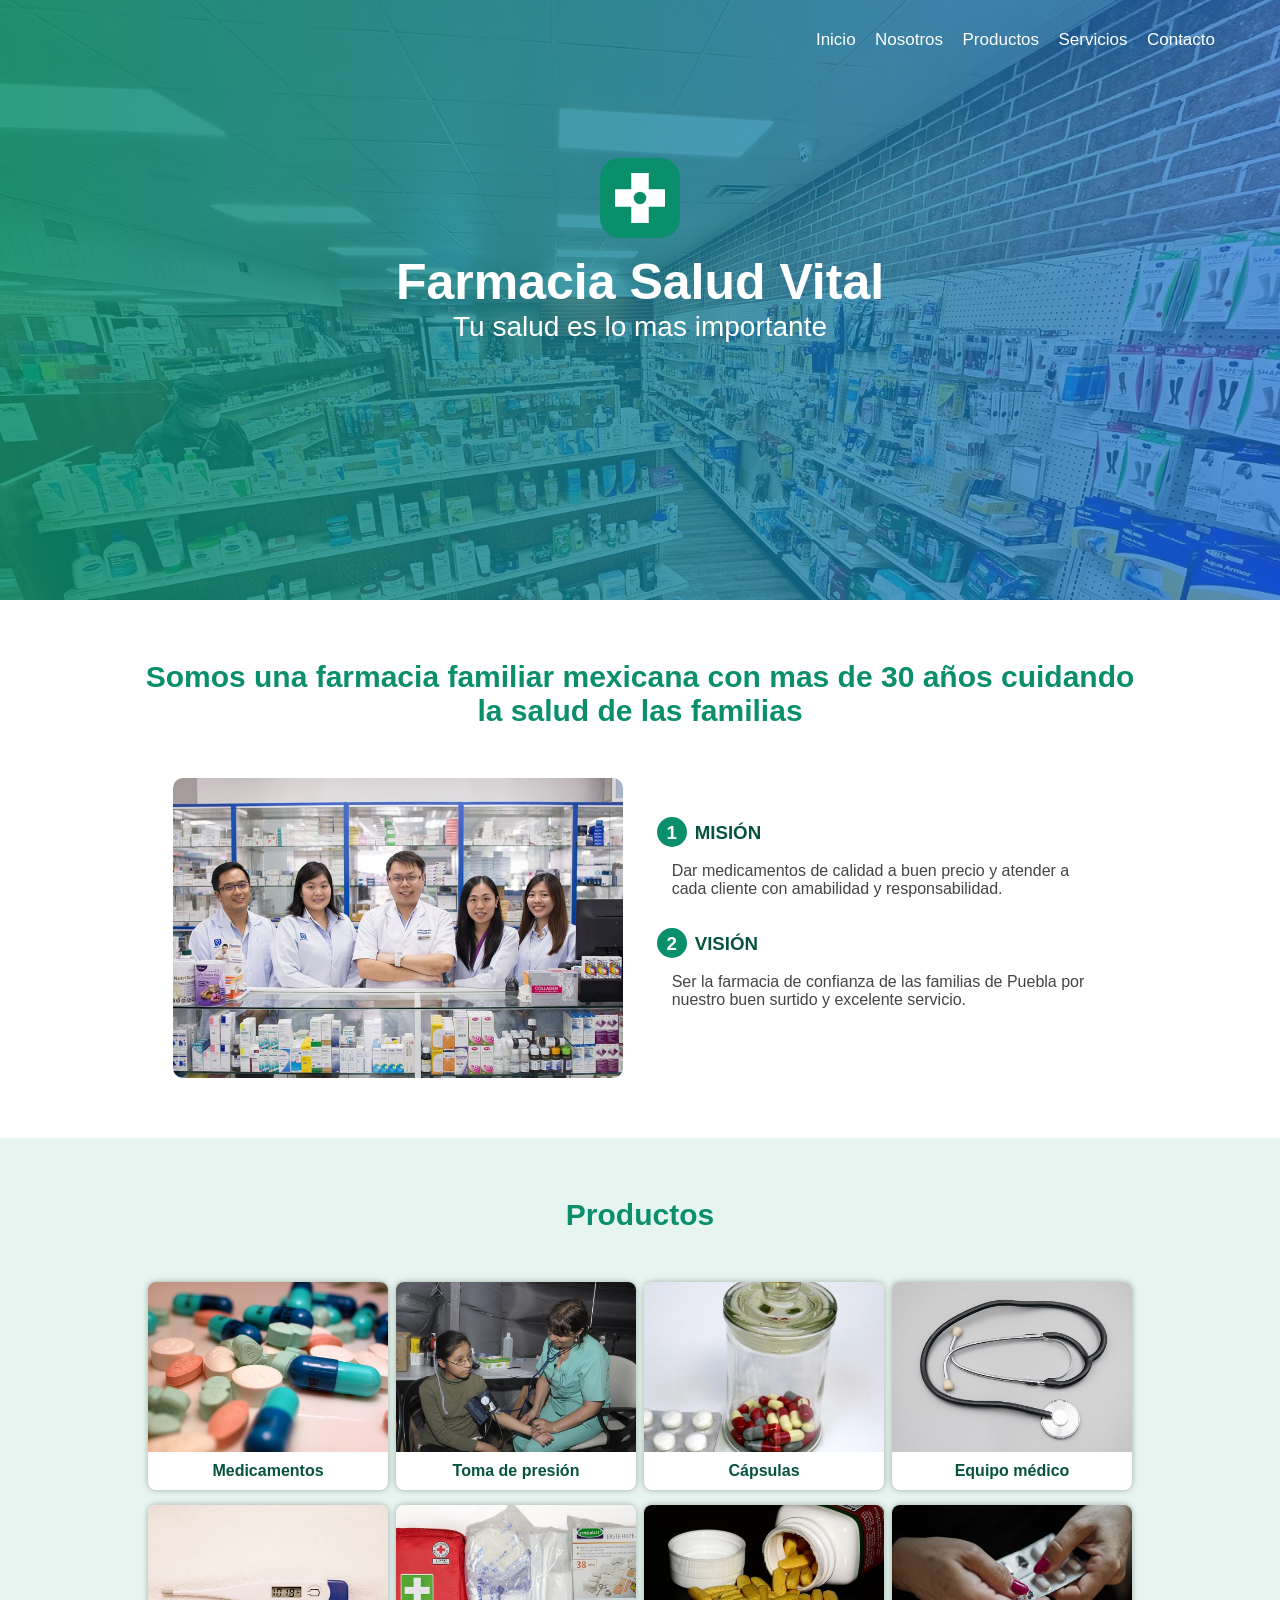
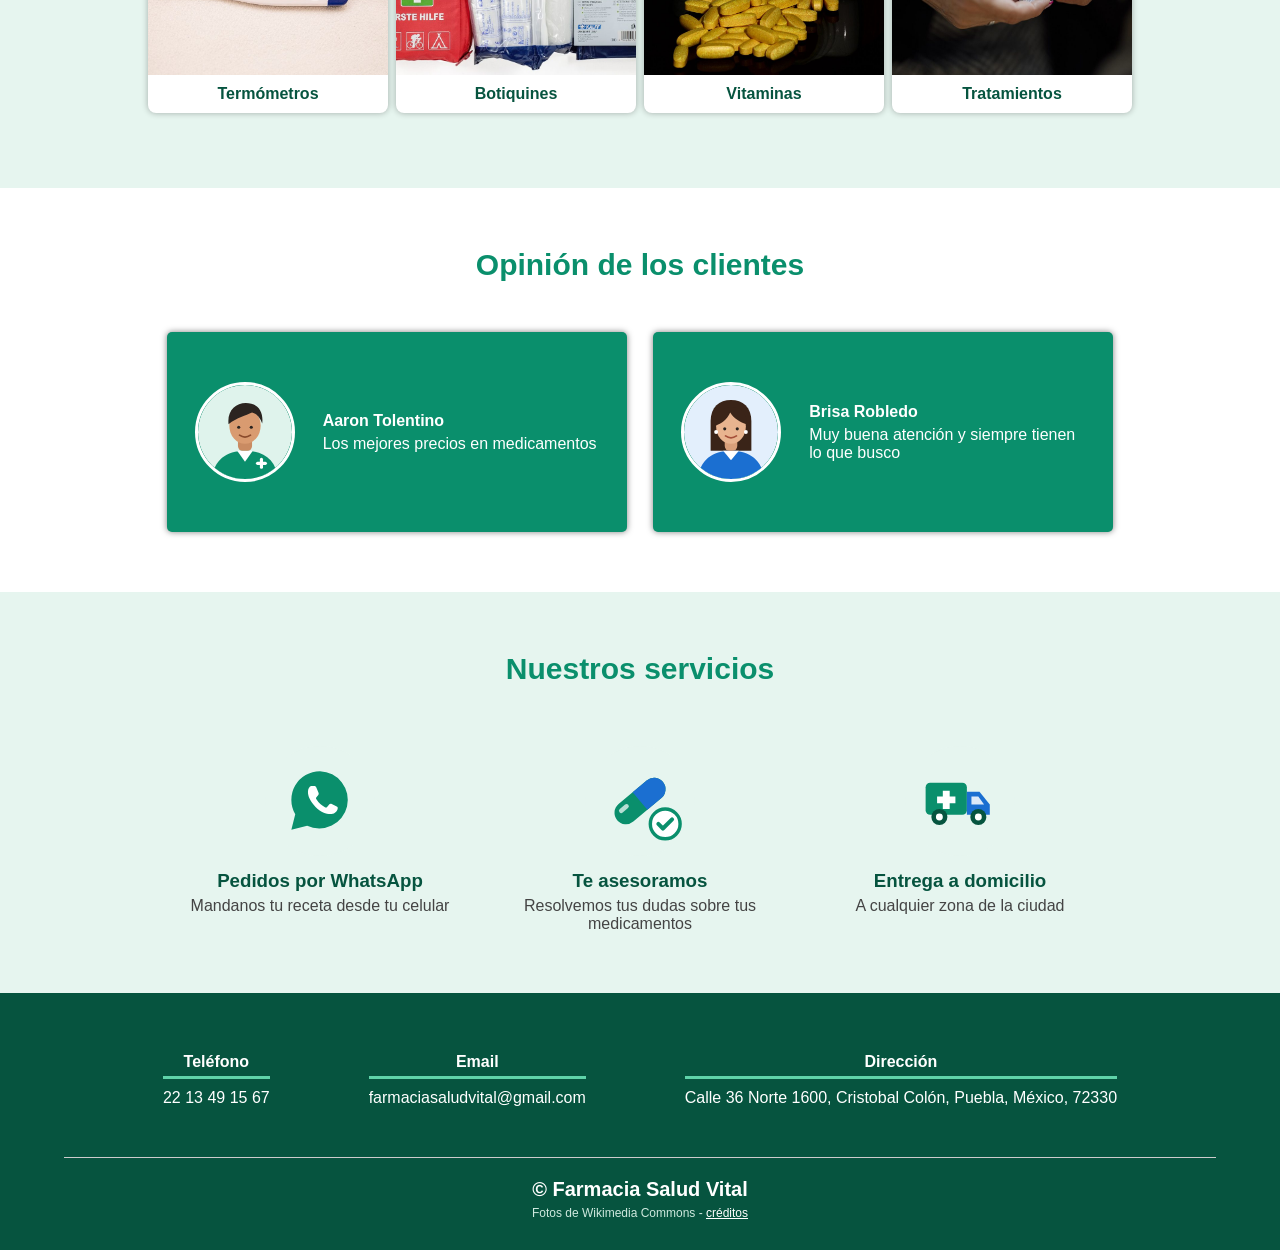
==== commit 05614bae: "Quitar la ola del header" ====
--- a/index.html
+++ b/index.html
@@ -26,12 +26,6 @@
 <h1>Farmacia Salud Vital</h1>
 <h2>Tu salud es lo mas importante</h2>
 </section>
-<!-- la ola la saque de una pagina de olas svg -->
-<div style="height: 150px; overflow: hidden;">
-<svg viewBox="0 0 500 150" preserveAspectRatio="none" style="height: 100%; width: 100%;">
-<path d="M0.00,49.98 C187.63,143.59 349.20,-49.98 500.00,49.98 L500.00,150.00 L0.00,150.00 Z" style="stroke: none; fill: #ffffff;"></path>
-</svg>
-</div>
 </header>
 
 <main>
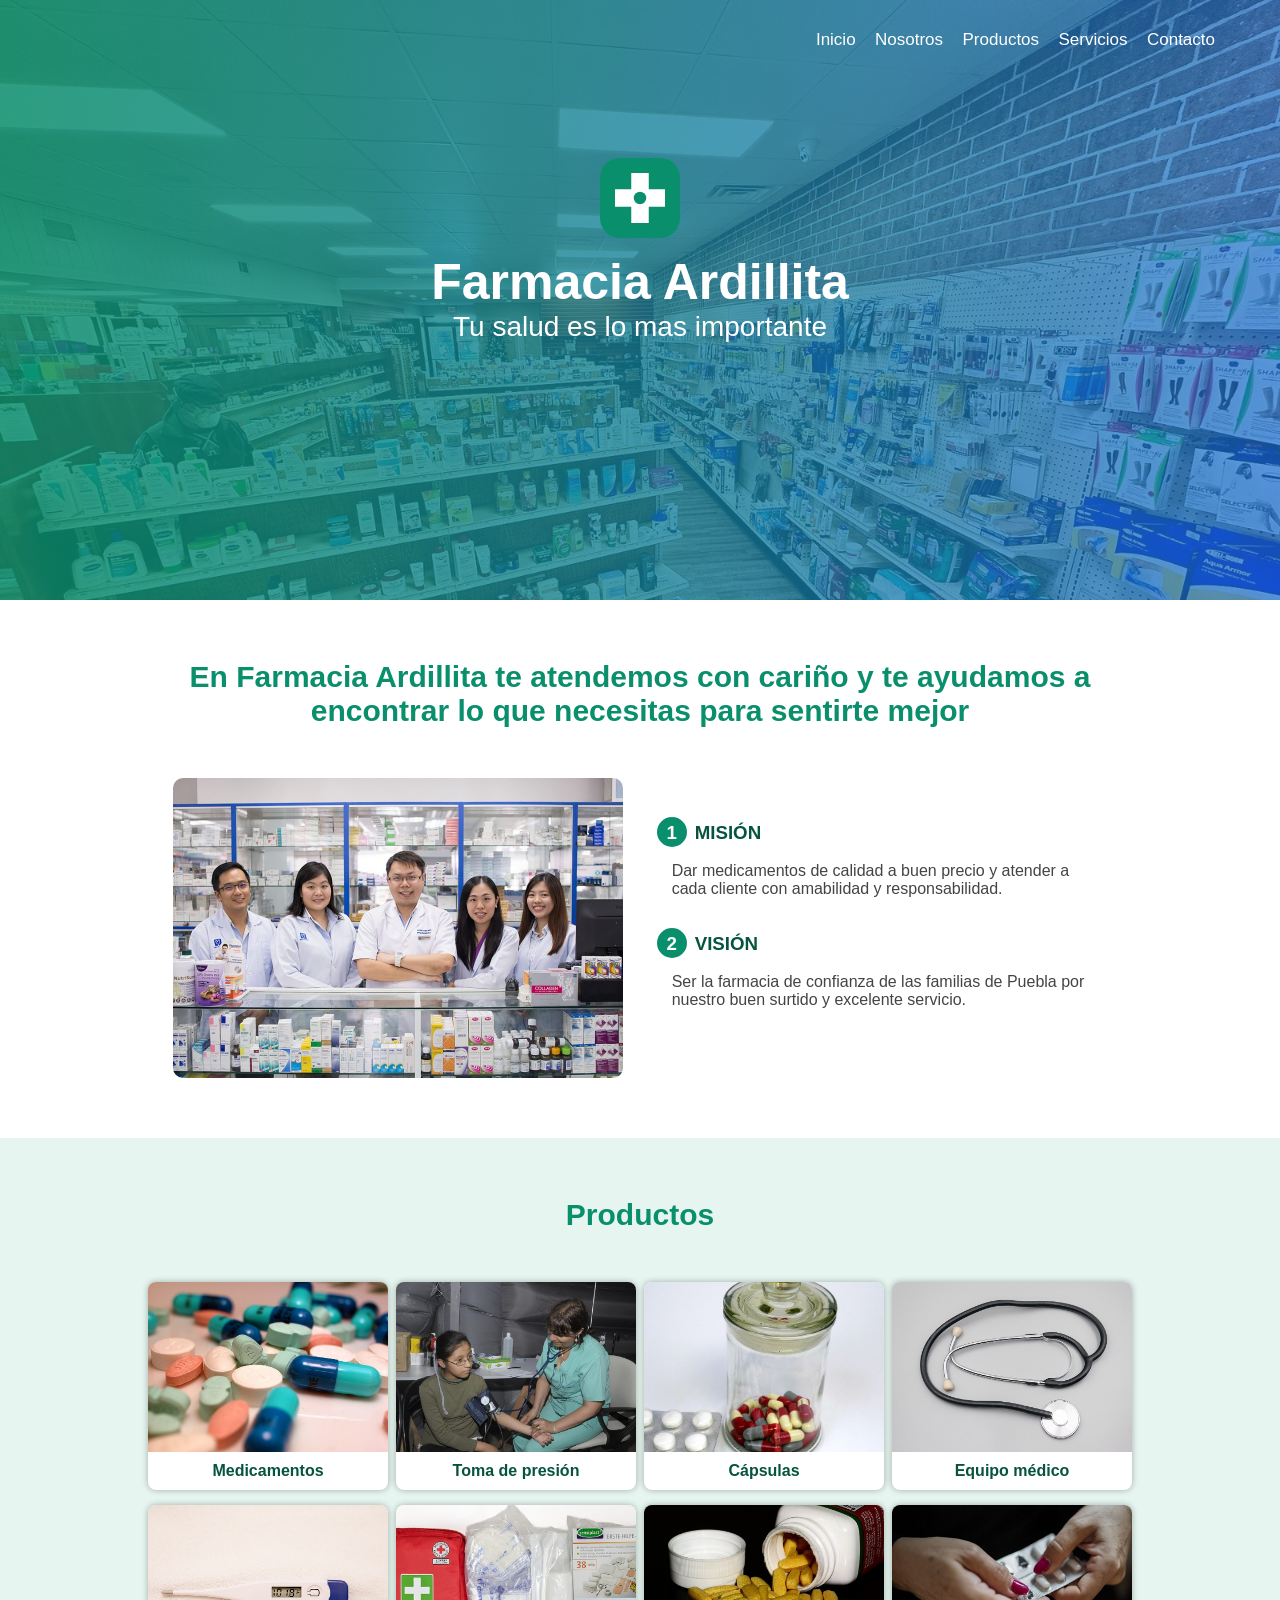
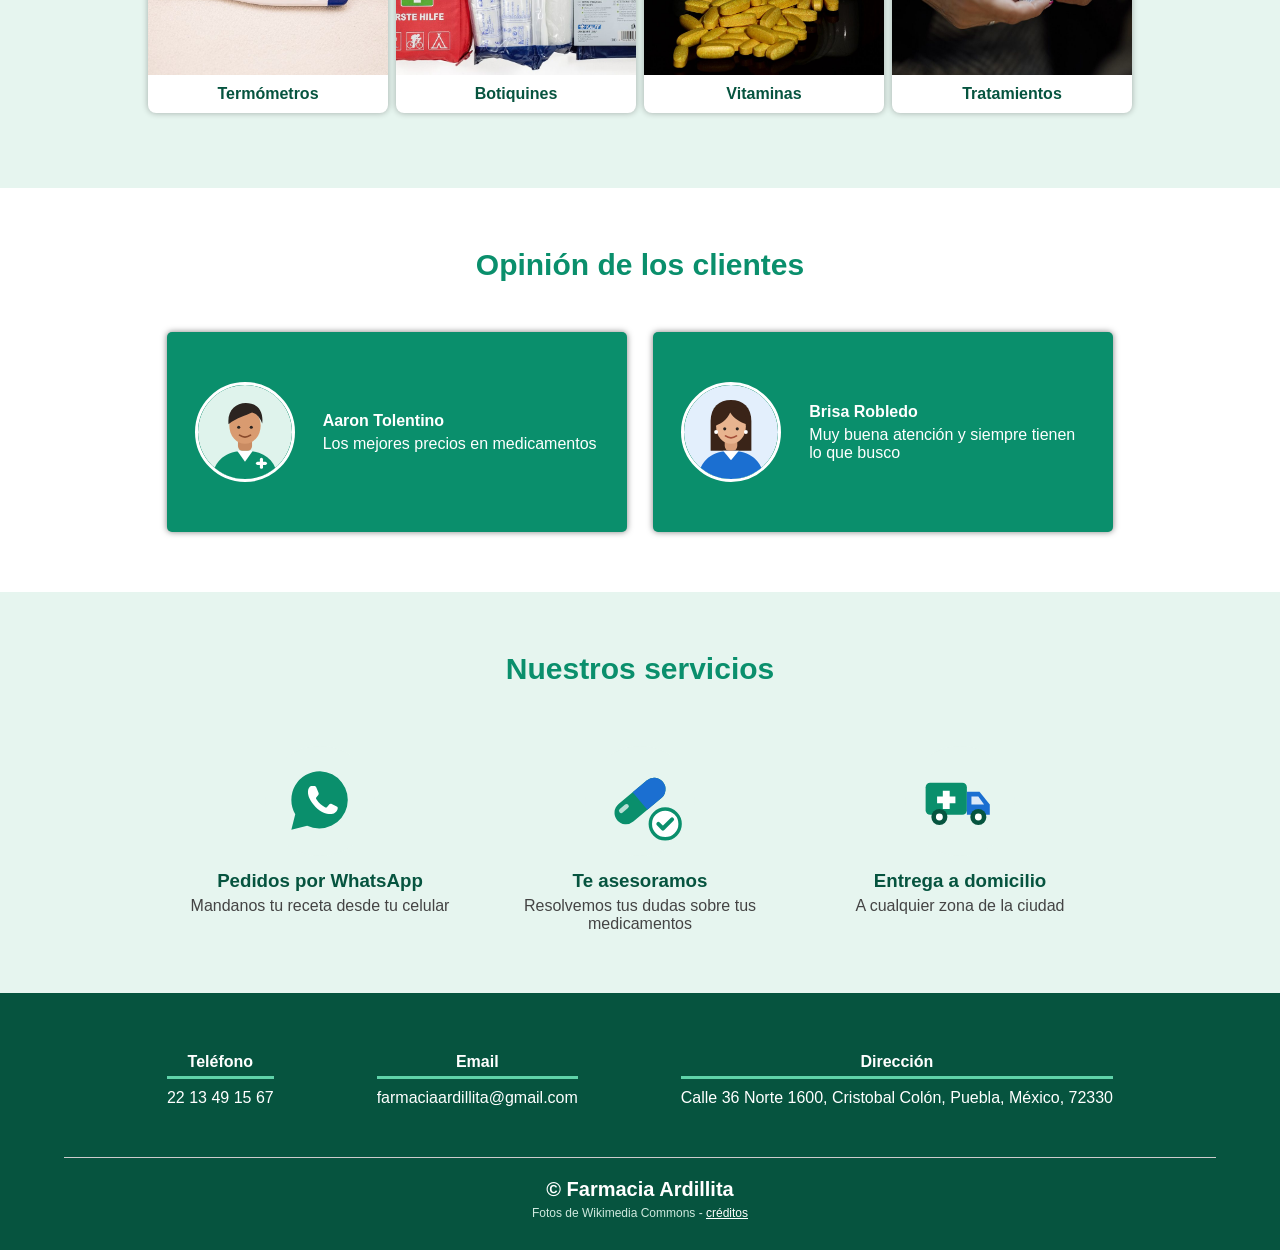
==== commit beffc3f0: "Cambiar nombre a Farmacia Ardillita y nueva frase" ====
--- a/index.html
+++ b/index.html
@@ -3,10 +3,10 @@
 <head>
 <meta charset="utf-8">
 <meta name="viewport" content="width=device-width, initial-scale=1">
-<meta name="author" content="Farmacia Salud Vital">
+<meta name="author" content="Farmacia Ardillita">
 <meta name="description" content="Farmacia con medicamentos, vitaminas y entrega a domicilio en Puebla">
 <meta name="keywords" content="farmacia, medicamentos, genericos, vitaminas, botiquin, presion, entrega a domicilio">
-<title>Farmacia Salud Vital</title>
+<title>Farmacia Ardillita</title>
 <link rel="shortcut icon" href="img/favicon.svg">
 <link rel="stylesheet" href="css/estilo1.css">
 </head>
@@ -23,7 +23,7 @@
 </nav>
 <section class="textos-header">
 <img class="logo" src="img/logo-cruz.svg" alt="logo">
-<h1>Farmacia Salud Vital</h1>
+<h1>Farmacia Ardillita</h1>
 <h2>Tu salud es lo mas importante</h2>
 </section>
 </header>
@@ -31,7 +31,7 @@
 <main>
 
 <section id="Acerca" class="contenedor sobre-nosotros">
-<h2 class="titulo">Somos una farmacia familiar mexicana con mas de 30 años cuidando la salud de las familias</h2>
+<h2 class="titulo">En Farmacia Ardillita te atendemos con cariño y te ayudamos a encontrar lo que necesitas para sentirte mejor</h2>
 <div class="contenedor-sobre-nosotros">
 <img class="imagen-acercade" src="img/equipo-farmaceutico.jpg" alt="nuestro equipo">
 <div class="contenido-textos">
@@ -144,14 +144,14 @@
 </div>
 <div class="content-foo">
 <h4>Email</h4>
-<p>farmaciasaludvital@gmail.com</p>
+<p>farmaciaardillita@gmail.com</p>
 </div>
 <div class="content-foo">
 <h4>Dirección</h4>
 <p>Calle 36 Norte 1600, Cristobal Colón, Puebla, México, 72330</p>
 </div>
 </div>
-<h2 class="titulo-final">&copy; Farmacia Salud Vital</h2>
+<h2 class="titulo-final">&copy; Farmacia Ardillita</h2>
 <p class="creditos">Fotos de Wikimedia Commons - <a href="creditos.html">créditos</a></p>
 </footer>
 
